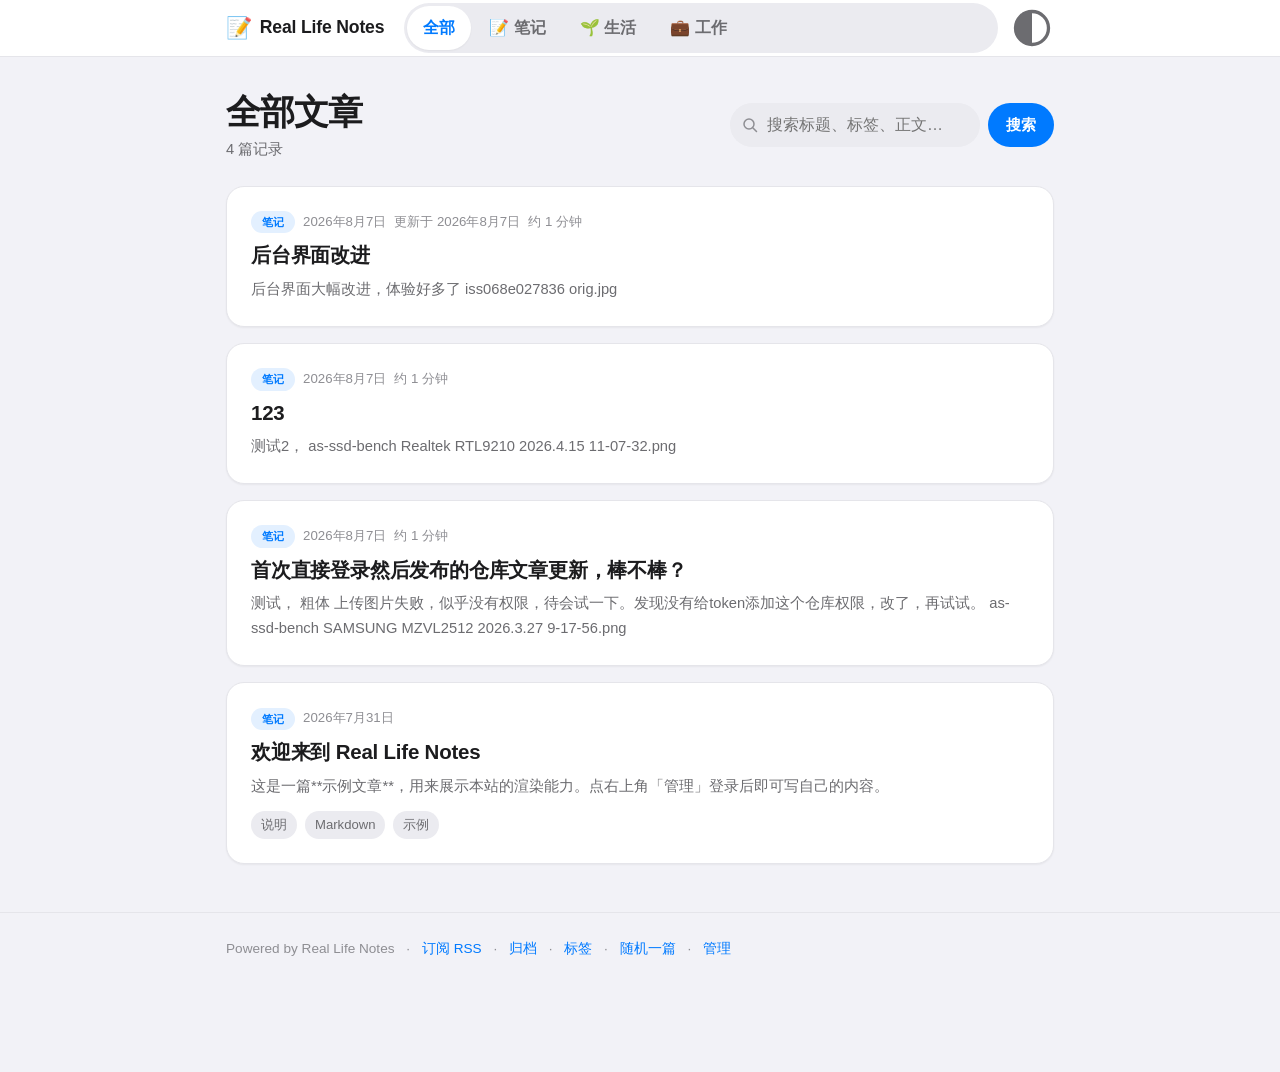
==== index.html @ 84a50b5b "前台增强：面包屑+R10、评论@提及/排序/加载更多(R02/R21)、多平台分享(R16)" ====
<!doctype html>
<html lang="zh-CN">
<head>
  <meta charset="utf-8">
  <meta name="viewport" content="width=device-width, initial-scale=1, viewport-fit=cover">
  <meta name="color-scheme" content="light dark">
  <meta name="theme-color" content="#f2f2f7">
  <meta name="apple-mobile-web-app-capable" content="yes">
  <meta name="apple-mobile-web-app-status-bar-style" content="default">
  <meta name="apple-mobile-web-app-title" content="Real Life Notes">
  <meta name="robots" content="index, follow">
  <link rel="alternate" type="application/rss+xml" title="Real Life Notes" href="content/rss.xml">
  <meta name="description" content="Real Life Notes 个人笔记与记录">
  <meta name="referrer" content="no-referrer">
  <meta property="og:site_name" content="Real Life Notes">
  <meta property="og:type" content="website">
  <meta property="og:title" content="Real Life Notes">
  <meta property="og:description" content="Real Life Notes 个人笔记与记录">
  <meta property="og:url" content="">
  <meta property="og:image" content="">
  <meta name="twitter:card" content="summary">
  <meta name="twitter:title" content="">
  <meta name="twitter:description" content="">
  <meta name="twitter:image" content="">
  <meta http-equiv="Content-Security-Policy"
        content="default-src 'self'; script-src 'self'; style-src 'self' 'unsafe-inline'; img-src 'self' data: https:; connect-src 'self' https://api.github.com; font-src 'self'; base-uri 'self'; form-action 'self'">
  <title>Real Life Notes</title>
  <link rel="icon" href="data:image/svg+xml,<svg xmlns=%22http://www.w3.org/2000/svg%22 viewBox=%220 0 100 100%22><text y=%22.9em%22 font-size=%2290%22>📝</text></svg>">
  <link rel="preconnect" href="https://api.github.com" crossorigin>
  <link rel="stylesheet" href="assets/v1786274663/base.css">
  <link rel="stylesheet" href="assets/vendor/katex/katex.min.css">
  <link rel="stylesheet" href="assets/vendor/hljs/github.min.css" data-hljs="light" media="(prefers-color-scheme: light)">
  <link rel="stylesheet" href="assets/vendor/hljs/github-dark.min.css" data-hljs="dark" media="(prefers-color-scheme: dark)">
  <link rel="stylesheet" href="assets/v1786274663/site.css">
  <link rel="alternate" type="application/rss+xml" title="RSS" href="content/rss.xml">
  <script src="assets/v1786274663/theme.js"></script>
</head>
<body>
  <div id="readingProgress" class="reading-progress" aria-hidden="true"></div>
  <a class="skip-link" href="#view">跳到正文</a>
  <header class="site-header">
    <div class="container site-header-inner">
      <a class="brand" href="index.html" aria-label="首页">
        <span class="brand-icon">📝</span>
        <span id="siteTitle">Real Life Notes</span>
      </a>
      <nav class="cat-nav" id="catNav" aria-label="分类导航"></nav>
      <button id="themeToggle" class="theme-toggle" type="button" aria-label="切换主题">🌗</button>
    </div>
  </header>

  <main class="container" id="view" tabindex="-1"></main>

  <footer class="site-footer">
    <div class="container">
      <span id="footerText"></span>
      <span class="footer-sep">·</span>
      <a href="content/rss.xml" rel="alternate">订阅 RSS</a>
      <span class="footer-sep">·</span>
      <a href="index.html?view=archive">归档</a>
      <span class="footer-sep">·</span>
      <a href="index.html?view=tags">标签</a>
      <span class="footer-sep">·</span>
      <a href="#" id="randomPost">随机一篇</a>
      <span class="footer-sep">·</span>
      <a href="admin/" rel="nofollow">管理</a>
    </div>
  </footer>

  <noscript>本站点需要启用 JavaScript 才能浏览内容。</noscript>

  <button id="backTop" class="back-top" type="button" aria-label="回到顶部" hidden><span class="up-arrow">↑</span></button>

  <nav class="tab-bar" aria-label="底部导航">
    <a class="tab-bar-item" data-tab="home" href="index.html">
      <span class="tab-icon" aria-hidden="true"><svg viewBox="0 0 24 24" fill="none" stroke="currentColor" stroke-width="2" stroke-linecap="round" stroke-linejoin="round"><path d="M3 9l9-7 9 7v11a2 2 0 0 1-2 2H5a2 2 0 0 1-2-2z"/><path d="M9 22V12h6v10"/></svg></span><span>首页</span>
    </a>
    <a class="tab-bar-item" data-tab="archive" href="index.html?view=archive">
      <span class="tab-icon" aria-hidden="true"><svg viewBox="0 0 24 24" fill="none" stroke="currentColor" stroke-width="2" stroke-linecap="round" stroke-linejoin="round"><rect x="3" y="4" width="18" height="4"/><path d="M5 8v11a1 1 0 0 0 1 1h12a1 1 0 0 0 1-1V8"/><path d="M10 12h4"/></svg></span><span>归档</span>
    </a>
    <a class="tab-bar-item" data-tab="tags" href="index.html?view=tags">
      <span class="tab-icon" aria-hidden="true"><svg viewBox="0 0 24 24" fill="none" stroke="currentColor" stroke-width="2" stroke-linecap="round" stroke-linejoin="round"><path d="M20.6 13.4l-7.2 7.2a2 2 0 0 1-2.8 0l-7.2-7.2A2 2 0 0 1 3 12V5a2 2 0 0 1 2-2h7a2 2 0 0 1 1.4.6l7.2 7.2a2 2 0 0 1 0 2.6z"/><circle cx="8.5" cy="8.5" r="1.5"/></svg></span><span>标签</span>
    </a>
    <a class="tab-bar-item" data-tab="admin" href="admin/" rel="nofollow">
      <span class="tab-icon" aria-hidden="true"><svg viewBox="0 0 24 24" fill="none" stroke="currentColor" stroke-width="2" stroke-linecap="round" stroke-linejoin="round"><circle cx="12" cy="12" r="3"/><path d="M19.4 15a1.65 1.65 0 0 0 .33 1.82l.06.06a2 2 0 1 1-2.83 2.83l-.06-.06a1.65 1.65 0 0 0-1.82-.33 1.65 1.65 0 0 0-1 1.51V21a2 2 0 0 1-4 0v-.09A1.65 1.65 0 0 0 9 19.4a1.65 1.65 0 0 0-1.82.33l-.06.06a2 2 0 1 1-2.83 0 2 2 0 0 1 0-2.83l.06-.06a1.65 1.65 0 0 0 .33-1.82 1.65 1.65 0 0 0-1.51-1H3a2 2 0 0 1 0-4h.09A1.65 1.65 0 0 0 4.6 9a1.65 1.65 0 0 0-.33-1.82l-.06-.06a2 2 0 1 1 2.83-2.83l.06.06a1.65 1.65 0 0 0 1.82.33H9a1.65 1.65 0 0 0 1-1.51V3a2 2 0 0 1 4 0v.09a1.65 1.65 0 0 0 1 1.51 1.65 1.65 0 0 0 1.82-.33l.06-.06a2 2 0 1 1 2.83 0 2 2 0 0 1 0 2.83l-.06.06a1.65 1.65 0 0 0-.33 1.82V9a1.65 1.65 0 0 0 1.51 1H21a2 2 0 0 1 0 4h-.09a1.65 1.65 0 0 0-1.51 1z"/></svg></span><span>管理</span>
    </a>
  </nav>

  <script src="assets/vendor/marked.min.js"></script>
  <script src="assets/vendor/purify.min.js"></script>
  <script src="assets/vendor/katex/katex.min.js"></script>
  <script src="assets/vendor/hljs/highlight.min.js"></script>
  <script src="assets/v1786274663/md.js"></script>
  <script src="assets/v1786274663/site.js"></script>
</body>
</html>
---- assets/v1786274663/base.css ----
:root {
  --font-sans: -apple-system, BlinkMacSystemFont, "SF Pro Text", "Segoe UI",
    "PingFang SC", "Hiragino Sans GB", "Microsoft YaHei", "Noto Sans CJK SC", sans-serif;
  --font-mono: "SF Mono", "JetBrains Mono", Consolas, "Liberation Mono", monospace;

  /* iOS 安全区（刘海屏/全面屏），未支持的浏览器回退为 0 */
  --safe-top: env(safe-area-inset-top, 0px);
  --safe-right: env(safe-area-inset-right, 0px);
  --safe-bottom: env(safe-area-inset-bottom, 0px);
  --safe-left: env(safe-area-inset-left, 0px);

  /* iOS 分组样式：页面灰底 + 白色圆角卡片 */
  --bg: #f2f2f7;
  --bg-page: #f2f2f7;
  --bg-card: #ffffff;
  --bg-soft: #ebebf0;
  --bg-inset: #e0e0e6;
  --text: #1c1c1e;
  --text-soft: #6c6c70;
  --text-faint: #8e8e93;
  --border: #d1d1d6;
  --border-soft: #e5e5ea;

  /* iOS 系统蓝 */
  --accent: #007aff;
  --accent-text: #ffffff;
  --accent-soft: #e3f0ff;
  --danger: #ff3b30;
  --danger-soft: #ffebea;
  --warning: #b25000;
  --warning-soft: #fff4e6;
  --ok: #34c759;
  --ok-soft: #e8f9ee;

  --radius-s: 8px;
  --radius-m: 12px;
  --radius-l: 18px;
  --radius-xl: 24px;
  --shadow-1: 0 1px 2px rgba(0, 0, 0, 0.05);
  --shadow-2: 0 4px 18px rgba(0, 0, 0, 0.08);
  --shadow-3: 0 12px 36px rgba(0, 0, 0, 0.14);

  --maxw: 860px;
  /* 沉浸式顶/底栏底色：白天纯白、夜间纯黑，与浏览器上下控件（theme-color）一致 */
  --bar-bg: #ffffff;
  --space-1: 4px;
  --space-2: 8px;
  --space-3: 12px;
  --space-4: 16px;
  --space-5: 24px;
  --space-6: 32px;
  --space-7: 48px;
}

@media (prefers-color-scheme: dark) {
  :root:not([data-theme]) {
    --bg: #000000;
    --bg-page: #000000;
    --bar-bg: #000000;
    --bg-card: #1c1c1e;
    --bg-soft: #2c2c2e;
    --bg-inset: #38383a;
    --text: #f2f2f7;
    --text-soft: #98989f;
    --text-faint: #636366;
    --border: #38383a;
    --border-soft: #2c2c2e;

    --accent: #0a84ff;
    --accent-text: #ffffff;
    --accent-soft: #1e3a5c;
    --danger: #ff453a;
    --danger-soft: #4a1f1d;
    --warning: #ff9f0a;
    --warning-soft: #4a3412;
    --ok: #30d158;
    --ok-soft: #1a3322;

    --shadow-1: 0 1px 2px rgba(0, 0, 0, 0.4);
    --shadow-2: 0 4px 18px rgba(0, 0, 0, 0.5);
    --shadow-3: 0 12px 36px rgba(0, 0, 0, 0.6);
  }
}

:root[data-theme="dark"] {
  color-scheme: dark;

  --bg: #000000;
  --bg-page: #000000;
  --bar-bg: #000000;
  --bg-card: #1c1c1e;
  --bg-soft: #2c2c2e;
  --bg-inset: #38383a;
  --text: #f2f2f7;
  --text-soft: #98989f;
  --text-faint: #636366;
  --border: #38383a;
  --border-soft: #2c2c2e;

  --accent: #0a84ff;
  --accent-text: #ffffff;
  --accent-soft: #1e3a5c;
  --danger: #ff453a;
  --danger-soft: #4a1f1d;
  --warning: #ff9f0a;
  --warning-soft: #4a3412;
  --ok: #30d158;
  --ok-soft: #1a3322;

  --shadow-1: 0 1px 2px rgba(0, 0, 0, 0.4);
  --shadow-2: 0 4px 18px rgba(0, 0, 0, 0.5);
  --shadow-3: 0 12px 36px rgba(0, 0, 0, 0.6);
}

:root[data-theme="light"] { color-scheme: light; }

* { box-sizing: border-box; }

html, body {
  margin: 0;
  padding: 0;
}

/* iOS 风格：点按无高亮色块，文字可选 */
html {
  background: var(--bg-page);
  -webkit-tap-highlight-color: transparent;
  -webkit-text-size-adjust: 100%;
}

body {
  font-family: var(--font-sans);
  font-size: 16px;
  line-height: 1.7;
  color: var(--text);
  background: var(--bg-page);
  -webkit-font-smoothing: antialiased;
  text-rendering: optimizeLegibility;
}

/* 小屏适配（系统性做法，而非掩盖溢出的补丁）：
   - html/body 只允许 100% 宽（不放大、不横向占满），绝不靠 overflow-x 隐藏来遮丑；
   - word-break: break-word 是继承属性，作用于全部后代文本，长 URL/长单词自然断行；
   - 媒体一律 max-width:100%，任何固定尺寸的图片/视频都不会撑破容器。
   配合栅格 minmax(0,1fr) 与 flex 子项 min-width:0，任何视口宽度都不会产生横向滚动。 */
html { width: 100%; }
body { width: 100%; max-width: 100%; word-break: break-word; }
img, video, iframe, canvas, svg { max-width: 100%; height: auto; }

h1, h2, h3, h4, h5, h6 {
  line-height: 1.3;
  margin: 0 0 0.5em;
  font-weight: 700;
}

p { margin: 0 0 1em; }

a {
  color: var(--accent);
  text-decoration: none;
}
a:hover { text-decoration: underline; }

code, pre, kbd {
  font-family: var(--font-mono);
  font-size: 0.9em;
}

code {
  background: var(--bg-inset);
  border-radius: var(--radius-s);
  padding: 0.15em 0.4em;
}

pre {
  background: var(--bg-inset);
  border: 1px solid var(--border-soft);
  border-radius: var(--radius-m);
  padding: var(--space-4);
  overflow-x: auto;
  line-height: 1.55;
}
pre code { background: none; padding: 0; }

/* 代码块必须保持整行不换行：body 的 word-break:break-word 继承进来会把 pre 的最小内容
   宽度压到容器宽，导致长代码行被裁剪且无法横向滚动（实测 WebKit scrollable=false）。
   显式复位让长行按原样溢出，交给 pre 的 overflow-x:auto 滚动查看。 */
pre, pre code {
  white-space: pre;
  word-break: normal;
  overflow-wrap: normal;
}

blockquote {
  margin: 0 0 1em;
  padding: 0.2em 1em;
  border-left: 3px solid var(--border);
  color: var(--text-soft);
}

img { max-width: 100%; height: auto; }

table {
  border-collapse: collapse;
  width: 100%;
  margin: 0 0 1em;
}
th, td {
  border: 1px solid var(--border);
  padding: var(--space-2) var(--space-3);
  text-align: left;
}
th { background: var(--bg-soft); }

hr {
  border: none;
  border-top: 1px solid var(--border);
  margin: var(--space-6) 0;
}

input[type="text"], input[type="search"], input[type="password"],
input[type="url"], input[type="date"], input[type="datetime-local"], textarea, select {
  font: inherit;
  color: var(--text);
  background: var(--bg-card);
  border: 1px solid var(--border);
  border-radius: var(--radius-m);
  padding: 10px 12px;
  width: 100%;
  outline: none;
  transition: border-color 0.15s, box-shadow 0.15s;
}
input:focus, textarea:focus, select:focus {
  border-color: var(--accent);
  box-shadow: 0 0 0 3px var(--accent-soft);
}

/* iOS Safari 表单聚焦防自动放大：可编辑控件计算字号 <16px 时，点击聚焦会自动把整页
   放大（iOS 10+ 无视 user-scalable / maximum-scale，唯一可靠做法是字号 ≥16px）。
   统一把 input/textarea/select 提到 ≥16px：max(16px,1em) 保留大于 16px 的设计，
   !important 确保不被局部规则（如 .ios-cell input{font-size:.95em}）压回。
   注意：不包含 button（按钮不触发该放大，且需保持原设计字号）。 */
input, select, textarea {
  font-size: 16px !important;
  font-size: max(16px, 1em) !important;
}

label { font-size: 0.85em; color: var(--text-soft); }

button, .btn {
  font: inherit;
  font-weight: 600;
  color: var(--text);
  background: var(--bg-soft);
  border: 1px solid var(--border);
  border-radius: var(--radius-m);
  padding: 10px 18px;
  min-height: 40px;
  cursor: pointer;
  transition: background 0.15s, border-color 0.15s, filter 0.15s;
}
button:hover, .btn:hover {
  background: var(--bg-inset);
  border-color: var(--text-faint);
  text-decoration: none;
}
button:disabled, .btn:disabled {
  opacity: 0.55;
  cursor: not-allowed;
}

/* 主题切换：圆形图标按钮（站点与后台共用一份样式，避免后台因未加载 site.css 而走
   普通按钮的圆角矩形外观） */
.theme-toggle {
  border: none;
  background: transparent;
  color: var(--text-soft);
  border-radius: 999px;
  min-width: 44px;
  min-height: 44px;
  padding: 0;
  font-size: 1.15em;
  line-height: 1;
  display: inline-flex;
  align-items: center;
  justify-content: center;
}
.theme-toggle:hover { background: var(--bg-soft); color: var(--text); }

.btn-primary {
  color: var(--accent-text);
  background: var(--accent);
  border-color: var(--accent);
}
.btn-primary:hover {
  background: var(--accent);
  border-color: var(--accent);
  filter: brightness(1.06);
}

.btn-danger {
  color: var(--danger);
  background: transparent;
  border-color: var(--danger);
}
.btn-danger:hover { background: var(--danger-soft); }

.btn-ghost {
  background: transparent;
  border-color: transparent;
  color: var(--accent);
}
.btn-ghost:hover { background: var(--bg-soft); color: var(--accent); }

.container {
  width: 100%;
  max-width: var(--maxw);
  margin: 0 auto;
  padding: 0 var(--space-4);
}

.visually-hidden {
  position: absolute !important;
  width: 1px !important;
  height: 1px !important;
  padding: 0 !important;
  margin: -1px !important;
  overflow: hidden !important;
  clip: rect(0 0 0 0) !important;
  clip-path: inset(50%) !important;
  white-space: nowrap !important;
  border: 0 !important;
}

.skeleton {
  background: linear-gradient(90deg, var(--bg-inset) 25%, var(--bg-soft) 50%, var(--bg-inset) 75%);
  background-size: 200% 100%;
  animation: shimmer 1.2s infinite;
  border-radius: var(--radius-m);
}
@keyframes shimmer {
  0% { background-position: 200% 0; }
  100% { background-position: -200% 0; }
}

@media (max-width: 640px) {
  body { font-size: 15px; }
  .container { padding: 0 var(--space-4); }
}
---- assets/vendor/hljs/github.min.css ----
pre code.hljs{display:block;overflow-x:auto;padding:1em}code.hljs{padding:3px 5px}/*!
  Theme: GitHub
  Description: Light theme as seen on github.com
  Author: github.com
  Maintainer: @Hirse
  Updated: 2021-05-15

  Outdated base version: https://github.com/primer/github-syntax-light
  Current colors taken from GitHub's CSS
*/.hljs{color:#24292e;background:#fff}.hljs-doctag,.hljs-keyword,.hljs-meta .hljs-keyword,.hljs-template-tag,.hljs-template-variable,.hljs-type,.hljs-variable.language_{color:#d73a49}.hljs-title,.hljs-title.class_,.hljs-title.class_.inherited__,.hljs-title.function_{color:#6f42c1}.hljs-attr,.hljs-attribute,.hljs-literal,.hljs-meta,.hljs-number,.hljs-operator,.hljs-selector-attr,.hljs-selector-class,.hljs-selector-id,.hljs-variable{color:#005cc5}.hljs-meta .hljs-string,.hljs-regexp,.hljs-string{color:#032f62}.hljs-built_in,.hljs-symbol{color:#e36209}.hljs-code,.hljs-comment,.hljs-formula{color:#6a737d}.hljs-name,.hljs-quote,.hljs-selector-pseudo,.hljs-selector-tag{color:#22863a}.hljs-subst{color:#24292e}.hljs-section{color:#005cc5;font-weight:700}.hljs-bullet{color:#735c0f}.hljs-emphasis{color:#24292e;font-style:italic}.hljs-strong{color:#24292e;font-weight:700}.hljs-addition{color:#22863a;background-color:#f0fff4}.hljs-deletion{color:#b31d28;background-color:#ffeef0}
---- assets/vendor/hljs/github-dark.min.css ----
pre code.hljs{display:block;overflow-x:auto;padding:1em}code.hljs{padding:3px 5px}/*!
  Theme: GitHub Dark
  Description: Dark theme as seen on github.com
  Author: github.com
  Maintainer: @Hirse
  Updated: 2021-05-15

  Outdated base version: https://github.com/primer/github-syntax-dark
  Current colors taken from GitHub's CSS
*/.hljs{color:#c9d1d9;background:#0d1117}.hljs-doctag,.hljs-keyword,.hljs-meta .hljs-keyword,.hljs-template-tag,.hljs-template-variable,.hljs-type,.hljs-variable.language_{color:#ff7b72}.hljs-title,.hljs-title.class_,.hljs-title.class_.inherited__,.hljs-title.function_{color:#d2a8ff}.hljs-attr,.hljs-attribute,.hljs-literal,.hljs-meta,.hljs-number,.hljs-operator,.hljs-selector-attr,.hljs-selector-class,.hljs-selector-id,.hljs-variable{color:#79c0ff}.hljs-meta .hljs-string,.hljs-regexp,.hljs-string{color:#a5d6ff}.hljs-built_in,.hljs-symbol{color:#ffa657}.hljs-code,.hljs-comment,.hljs-formula{color:#8b949e}.hljs-name,.hljs-quote,.hljs-selector-pseudo,.hljs-selector-tag{color:#7ee787}.hljs-subst{color:#c9d1d9}.hljs-section{color:#1f6feb;font-weight:700}.hljs-bullet{color:#f2cc60}.hljs-emphasis{color:#c9d1d9;font-style:italic}.hljs-strong{color:#c9d1d9;font-weight:700}.hljs-addition{color:#aff5b4;background-color:#033a16}.hljs-deletion{color:#ffdcd7;background-color:#67060c}
---- assets/v1786274663/site.css ----
/* ================= iOS 风格（移动端优先） ================= */

/* 底部 tab bar 高度 + 安全区：内容不被遮挡（无 tab bar 的 404 页多出的留白无害） */
body { padding-bottom: calc(64px + var(--safe-bottom)); }

.skip-link {
  position: absolute;
  left: -999px;
  top: 0;
  background: var(--accent);
  color: var(--accent-text);
  padding: var(--space-2) var(--space-4);
  border-radius: 0 0 var(--radius-m) 0;
  z-index: 100;
}
.skip-link:focus { left: 0; color: var(--accent-text); text-decoration: none; }

.reading-progress {
  position: fixed;
  top: 0;
  left: 0;
  height: 3px;
  width: 0;
  background: var(--accent);
  z-index: 60;
  transition: width 0.08s linear;
}
.reading-progress[hidden] { display: none; }

/* ---- 导航栏（沉浸式：底色调与浏览器上下控件一致，白天白/夜间黑） ---- */
.site-header {
  position: sticky;
  top: 0;
  z-index: 40;
  background: var(--bar-bg);
  border-bottom: 1px solid var(--border-soft);
}
.site-header-inner {
  display: flex;
  align-items: center;
  gap: var(--space-3);
  min-height: 52px;
  padding-top: var(--safe-top);
  flex-wrap: wrap;
}
.brand {
  display: inline-flex;
  align-items: center;
  gap: var(--space-2);
  font-weight: 800;
  font-size: 1.1em;
  letter-spacing: -0.01em;
  color: var(--text);
  white-space: nowrap;
  min-height: 44px;
}
.brand:hover { text-decoration: none; }
.brand-icon { font-size: 1.2em; }

.theme-toggle { margin-left: auto; }

/* 分类导航：iOS 分段控件风格，移动端独占一行横向滚动 */
.cat-nav {
  display: flex;
  gap: 2px;
  overflow-x: auto;
  scrollbar-width: none;
  -webkit-overflow-scrolling: touch;
  order: 5;
  flex-basis: 100%;
  background: var(--bg-soft);
  border-radius: 999px;
  padding: 3px;
  margin-bottom: 8px;
}
.cat-nav::-webkit-scrollbar { display: none; }
.cat-nav a {
  display: inline-flex;
  align-items: center;
  justify-content: center;
  flex: 0 0 auto;
  border: none;
  background: transparent;
  color: var(--text-soft);
  border-radius: 999px;
  padding: 7px 16px;
  min-height: 36px;
  white-space: nowrap;
  font-weight: 600;
  text-decoration: none;
  transition: background 0.15s, color 0.15s, box-shadow 0.15s;
}
.cat-nav a:hover { background: transparent; color: var(--text); }
.cat-nav a.active {
  background: var(--bg-card);
  color: var(--accent);
  box-shadow: var(--shadow-1);
}

/* ---- 返回顶部 / 底部操作 ---- */
.back-top {
  position: fixed;
  right: 18px;
  bottom: calc(84px + var(--safe-bottom));
  width: 44px;
  height: 44px;
  min-height: 0;
  border-radius: 50%;
  border: 1px solid var(--border);
  background: color-mix(in srgb, var(--bg-card) 88%, transparent);
  backdrop-filter: blur(10px);
  -webkit-backdrop-filter: blur(10px);
  color: var(--text-soft);
  font-size: 1.15em;
  line-height: 1;
  box-shadow: var(--shadow-2);
  z-index: 40;
  cursor: pointer;
  display: inline-flex;
  align-items: center;
  justify-content: center;
  padding: 0;
}
.back-top .up-arrow { transform: translateY(1px); }
.back-top:hover { background: var(--bg-soft); color: var(--text); }
.back-top[hidden] { display: none; }

/* ---- 底部导航（移动端 tab bar，沉浸式：底色与浏览器底栏一致） ---- */
.tab-bar {
  position: fixed;
  left: 0;
  right: 0;
  bottom: 0;
  z-index: 45;
  display: flex;
  background: var(--bar-bg);
  border-top: 1px solid var(--border-soft);
  padding-bottom: var(--safe-bottom);
}
.tab-bar-item {
  flex: 1;
  display: flex;
  flex-direction: column;
  align-items: center;
  justify-content: center;
  gap: 2px;
  min-height: 50px;
  color: var(--text-faint);
  font-size: 0.72em;
  font-weight: 600;
  text-decoration: none;
  -webkit-tap-highlight-color: transparent;
}
.tab-bar-item .tab-icon { font-size: 1.35em; line-height: 1; display: inline-flex; align-items: center; justify-content: center; }
.tab-bar-item .tab-icon svg { width: 1.3em; height: 1.3em; display: block; }
.tab-bar-item:hover { color: var(--text-faint); text-decoration: none; }
.tab-bar-item.is-active { color: var(--accent); }
.tab-bar-item.is-active .tab-icon { font-size: 1.45em; }

/* 站点页脚：桌面保留完整链接，移动端仅保留一行配置文字 */
.site-footer {
  border-top: 1px solid var(--border-soft);
  margin-top: var(--space-6);
  padding: var(--space-5) 0 calc(var(--space-6) + var(--safe-bottom));
  color: var(--text-faint);
  font-size: 0.85em;
}
.footer-sep { margin: 0 var(--space-2); }

/* 移动端：底部 tab bar 已承担导航，页脚仅保留一行配置文字 */
@media (max-width: 640px) {
  .site-footer a, .site-footer .footer-sep { display: none; }
}

/* ================= 列表视图（iOS 大标题 + 分组卡片） ================= */
.list-head {
  display: flex;
  flex-direction: column;
  align-items: stretch;
  gap: var(--space-3);
  margin: var(--space-4) 0 var(--space-4);
}
.list-title {
  font-size: 2em;
  font-weight: 800;
  letter-spacing: -0.025em;
  margin: 0;
}
.list-subtitle { color: var(--text-soft); font-size: 0.92em; margin: 2px 0 0; }

.search-form { display: flex; align-items: center; gap: var(--space-2); width: 100%; }
.search-box { position: relative; flex: 1 1 auto; min-width: 0; }
.search-box svg {
  position: absolute;
  left: 12px;
  top: 50%;
  transform: translateY(-50%);
  color: var(--text-faint);
  pointer-events: none;
}
.search-box input {
  height: 44px;
  padding-left: 36px;
  border-radius: 999px;
  background: var(--bg-soft);
  border-color: transparent;
}
.search-box input:focus { background: var(--bg-card); }
.search-submit {
  flex: 0 0 auto;
  min-height: 44px;
  padding: 0 18px;
  border: none;
  border-radius: 999px;
  background: var(--accent);
  color: var(--accent-text);
  font-size: 0.95em;
  cursor: pointer;
  transition: filter 0.15s;
}
.search-submit:hover { filter: brightness(1.06); }
.search-submit:active { filter: brightness(0.95); }

.post-card {
  display: block;
  background: var(--bg-card);
  border-radius: var(--radius-l);
  padding: var(--space-4);
  margin-bottom: var(--space-3);
  color: var(--text);
  box-shadow: var(--shadow-1);
  border: 1px solid var(--border-soft);
  transition: box-shadow 0.15s, transform 0.1s;
}
.post-card:hover {
  text-decoration: none;
  box-shadow: var(--shadow-2);
  transform: translateY(-1px);
}
.post-card-meta {
  display: flex;
  align-items: center;
  gap: var(--space-2);
  font-size: 0.83em;
  color: var(--text-faint);
  margin-bottom: var(--space-2);
  flex-wrap: wrap;
}
.post-card-title {
  font-size: 1.22em;
  font-weight: 700;
  margin: 0 0 var(--space-2);
  line-height: 1.35;
  letter-spacing: -0.01em;
}
.pin-badge {
  display: inline-block;
  font-size: 0.66em;
  font-weight: 700;
  margin-right: var(--space-2);
  padding: 1px 7px;
  border-radius: 999px;
  background: var(--accent-soft);
  color: var(--accent);
  vertical-align: middle;
}
.post-card-title-text { vertical-align: middle; }
.archive-list .pin-badge { margin-right: 0; margin-left: var(--space-1); }
.post-card-excerpt {
  color: var(--text-soft);
  font-size: 0.92em;
  margin: 0;
  display: -webkit-box;
  -webkit-line-clamp: 2;
  -webkit-box-orient: vertical;
  overflow: hidden;
}
.post-card-tags { margin-top: var(--space-3); display: flex; gap: var(--space-2); flex-wrap: wrap; }

mark.hl, .hl {
  background: var(--warning-soft);
  color: var(--warning);
  border-radius: 3px;
  padding: 0 2px;
}

.archive-month { margin-top: var(--space-5); }
.stats-grid {
  display: grid;
  grid-template-columns: repeat(auto-fit, minmax(90px, 1fr));
  gap: var(--space-3);
  margin: var(--space-4) 0 var(--space-3);
}
.stat {
  display: flex;
  flex-direction: column;
  align-items: center;
  gap: 2px;
  padding: var(--space-3);
  background: var(--bg-card);
  border-radius: var(--radius-m);
  box-shadow: var(--shadow-1);
  border: 1px solid var(--border-soft);
}
.stat-value { font-size: 1.35em; font-weight: 800; color: var(--accent); }
.stat-label { font-size: 0.82em; color: var(--text-soft); }
.archive-month-title {
  font-size: 1.05em;
  margin: 0 0 var(--space-2);
  padding-bottom: var(--space-2);
  border-bottom: 1px solid var(--border-soft);
}
.archive-list { list-style: none; margin: 0; padding: 0; }
.archive-list li {
  display: flex;
  align-items: baseline;
  gap: var(--space-3);
  padding: 8px 0;
  border-bottom: 1px solid var(--border-soft);
}
.archive-list time {
  color: var(--text-faint);
  font-size: 0.85em;
  font-family: var(--font-mono);
  min-width: 6.5em;
}
.archive-list a { text-decoration: none; }
.archive-list a:hover { color: var(--accent); text-decoration: none; }
.archive-excerpt {
  color: var(--text-faint);
  font-size: 0.9em;
  overflow: hidden;
  text-overflow: ellipsis;
  white-space: nowrap;
  max-width: 40em;
}

.cat-badge {
  background: var(--accent-soft);
  color: var(--accent);
  border-radius: 999px;
  padding: 2px 11px;
  font-size: 0.82em;
  font-weight: 700;
  text-decoration: none;
}
.cat-badge:hover { text-decoration: none; }
.search-clear { font-size: 0.85em; color: var(--text-faint); text-decoration: none; margin-left: 2px; }
.search-clear:hover { color: var(--danger); text-decoration: none; }

.cat-archive-link { font-size: 0.85em; color: var(--accent); text-decoration: none; white-space: nowrap; align-self: center; }
.cat-archive-link:hover { text-decoration: underline; }
.tag {
  background: var(--bg-soft);
  color: var(--text-soft);
  border-radius: 999px;
  padding: 2px 10px;
  font-size: 0.82em;
}
a.tag { text-decoration: none; cursor: pointer; min-height: 28px; display: inline-flex; align-items: center; }
a.tag:hover { background: var(--accent-soft); color: var(--accent); }

.tags-cloud { display: flex; flex-wrap: wrap; gap: var(--space-2); padding: var(--space-3) 0; }
.tags-cloud a.tag { padding: 8px 14px; font-size: 0.9em; border: 1px solid var(--border-soft); min-height: 40px; }

.empty-state {
  text-align: center;
  padding: var(--space-7) var(--space-5);
  color: var(--text-faint);
  border: 1px dashed var(--border);
  border-radius: var(--radius-l);
  background: var(--bg-card);
}
.empty-state .big { font-size: 2.2em; margin-bottom: var(--space-2); }

.pager {
  display: flex;
  flex-wrap: wrap;
  justify-content: center;
  align-items: center;
  gap: var(--space-2);
  margin-top: var(--space-5);
}
.pager a {
  min-width: 44px;
  height: 44px;
  display: inline-flex;
  align-items: center;
  justify-content: center;
  padding: 0 14px;
  border-radius: 999px;
  border: 1px solid var(--border);
  background: var(--bg-card);
  color: var(--text-soft);
  text-decoration: none;
  font-weight: 600;
}
.pager a:hover { background: var(--bg-soft); color: var(--text); }
.pager a.is-active { background: var(--accent); color: var(--accent-text); border-color: var(--accent); }

/* ================= 评论区 ================= */
.post-comments {
  margin-top: var(--space-6);
  padding-top: var(--space-4);
  border-top: 1px solid var(--border);
}
.comments-title { font-size: 1.15em; margin: 0 0 var(--space-3); }
.comments-status { color: var(--text-faint); padding: var(--space-3) 0; }
.comments-empty { color: var(--text-faint); padding: var(--space-3) 0; }
.comments-new {
  display: inline-block;
  margin-bottom: var(--space-4);
  font-size: 0.9em;
}
.comment { margin-bottom: var(--space-4); }
.comment-head {
  display: flex;
  align-items: center;
  gap: var(--space-2);
  margin-bottom: var(--space-2);
}
.comment-avatar {
  width: 32px;
  height: 32px;
  border-radius: 50%;
  background: var(--bg-inset);
}
.comment-author { font-weight: 600; font-size: 0.95em; }
.comment-date { color: var(--text-faint); font-size: 0.85em; }
.comment-body {
  padding: var(--space-3);
  border-radius: var(--radius-m);
  background: var(--bg-card);
  border: 1px solid var(--border-soft);
  font-size: 0.95em;
  line-height: 1.7;
}
.comment-body p { margin: 0 0 0.5em; }
.comment-body p:last-child { margin-bottom: 0; }
.comment-body .mention {
  color: var(--accent);
  font-weight: 600;
  text-decoration: none;
}
.comment-body .mention:hover { text-decoration: underline; }
.comment-issue-body { margin-bottom: var(--space-4); }
.comments-controls { margin: var(--space-3) 0; }
.comments-sort { display: inline-flex; gap: 4px; background: var(--bg-inset); padding: 3px; border-radius: 999px; }
.sort-btn {
  border: none; background: transparent; color: var(--text-faint);
  font-size: 0.85em; padding: 5px 14px; border-radius: 999px; cursor: pointer; font-family: inherit;
}
.sort-btn.active { background: var(--bg-card); color: var(--text); font-weight: 600; box-shadow: 0 1px 2px rgba(0,0,0,0.08); }
.comments-more {
  display: block; margin: var(--space-4) auto 0; padding: 9px 22px; border-radius: 999px;
  border: 1px solid var(--border); background: var(--bg-card); color: var(--text); font-size: 0.9em; cursor: pointer;
}
.comments-more:disabled { opacity: 0.6; cursor: default; }

/* ================= 详情视图（白卡阅读区） ================= */
.breadcrumb {
  font-size: 0.85em;
  color: var(--text-faint);
  padding: var(--space-3) 0 var(--space-1);
  display: flex;
  flex-wrap: wrap;
  align-items: center;
  gap: 6px;
}
.breadcrumb a { color: var(--text-faint); text-decoration: none; }
.breadcrumb a:hover { color: var(--accent); text-decoration: underline; }
.breadcrumb .crumb-sep { color: var(--border); }
.breadcrumb .crumb-current { color: var(--text); font-weight: 500; }
.detail-head { padding: var(--space-4) 0 var(--space-3); }
.detail-title {
  font-size: 1.85em;
  font-weight: 800;
  letter-spacing: -0.02em;
  line-height: 1.25;
  margin: 0 0 var(--space-3);
}
.detail-meta {
  display: flex;
  align-items: center;
  gap: var(--space-2);
  color: var(--text-faint);
  font-size: 0.88em;
  flex-wrap: wrap;
}
.detail-meta .cat-badge { margin-right: var(--space-1); }

.detail-body {
  border-radius: var(--radius-l);
  background: var(--bg-card);
  border: 1px solid var(--border-soft);
  box-shadow: var(--shadow-1);
  padding: var(--space-4);
  font-size: 1.02em;
}
.read-ctl-btn {
  display: inline-flex;
  align-items: center;
  justify-content: center;
  border: 1px solid var(--border-soft);
  background: var(--bg-card);
  color: var(--text);
  border-radius: 999px;
  min-width: 40px;
  min-height: 30px;
  padding: 0 12px;
  font-weight: 700;
  font-size: 0.9em;
  line-height: 1;
  margin-left: auto;
  cursor: pointer;
}
.read-ctl-btn:hover { background: var(--bg-soft); color: var(--text); }
.read-ctl-icon { letter-spacing: 0.02em; }
.read-slider-row {
  display: flex;
  align-items: center;
  gap: var(--space-2);
  margin: 0 0 var(--space-3);
  padding: 3px var(--space-3);
  background: var(--bg-card);
  border: 1px solid var(--border-soft);
  border-radius: var(--radius-m);
}
.read-slider-row[hidden] { display: none; }
.read-reset {
  flex: 0 0 auto;
  width: 28px;
  height: 28px;
  min-height: 0;
  padding: 0;
  display: inline-flex;
  align-items: center;
  justify-content: center;
  border: none;
  border-radius: 50%;
  background: var(--bg-soft);
  color: var(--text);
  font-size: 0.95em;
  cursor: pointer;
}
.read-reset:hover { background: var(--bg-inset); color: var(--accent); }
.read-slider {
  flex: 1;
  min-width: 0;
  height: 28px;
  accent-color: var(--accent);
  cursor: pointer;
}
.read-slider:focus { outline: none; box-shadow: none; }
.read-slider:focus-visible { outline: 2px solid var(--accent); outline-offset: 2px; }
.read-label {
  flex: 0 0 auto;
  min-width: 3.4em;
  text-align: right;
  font-size: 0.82em;
  font-variant-numeric: tabular-nums;
  color: var(--text-faint);
}
.detail-body > :first-child { margin-top: 0; }
.detail-body a { text-decoration: underline; text-underline-offset: 2px; }
.detail-body a:hover { text-decoration-thickness: 2px; }
.detail-body h2[id], .detail-body h3[id] { scroll-margin-top: calc(64px + var(--safe-top)); }

.detail-body .toc {
  border: 1px solid var(--border-soft);
  background: var(--bg-soft);
  border-radius: var(--radius-m);
  padding: var(--space-3) var(--space-4);
  margin-bottom: var(--space-4);
  font-size: 0.95em;
}
.toc summary { cursor: pointer; font-weight: 700; color: var(--text); min-height: 32px; }
.toc ol { margin: var(--space-2) 0 0; padding-left: var(--space-5); color: var(--text-soft); list-style: decimal; }
.toc a { color: var(--text-soft); text-decoration: none; }
.toc a:hover { color: var(--accent); text-decoration: none; }
.toc a.active { color: var(--accent); font-weight: 600; }
.toc li { margin: 3px 0; }
.toc-h3 { margin-left: var(--space-4); }

.related-posts {
  margin-top: var(--space-5);
  background: var(--bg-card);
  border: 1px solid var(--border-soft);
  border-radius: var(--radius-l);
  box-shadow: var(--shadow-1);
  padding: var(--space-4);
}
.related-title { margin: 0 0 var(--space-2); font-size: 1em; }
.related-posts ul { margin: 0; padding-left: var(--space-5); }
.related-posts li { margin: 4px 0; }
.related-posts a { text-decoration: none; }
.related-posts a:hover { color: var(--accent); text-decoration: none; }

.backlinks {
  margin-top: var(--space-5);
  background: var(--bg-card);
  border: 1px solid var(--border-soft);
  border-radius: var(--radius-l);
  box-shadow: var(--shadow-1);
  padding: var(--space-4);
}
.backlinks-title { margin: 0 0 var(--space-2); font-size: 1em; }
.backlinks-list { margin: 0; padding-left: var(--space-5); }
.backlinks-list li { margin: 4px 0; }
.backlinks-list a { text-decoration: none; }
.backlinks-list a:hover { color: var(--accent); text-decoration: none; }

.wl { border-bottom: 1px dotted var(--accent); text-decoration: none !important; }
.wl:hover { color: var(--accent); border-bottom-style: solid; }
.wl-missing { color: var(--text-soft); border-bottom: 1px dotted var(--text-soft); cursor: help; }

.detail-nav {
  display: grid;
  grid-template-columns: 1fr;
  gap: var(--space-3);
  margin-top: var(--space-5);
}
.detail-nav a {
  background: var(--bg-card);
  border: 1px solid var(--border-soft);
  border-radius: var(--radius-l);
  box-shadow: var(--shadow-1);
  padding: var(--space-3) var(--space-4);
  color: var(--text);
  min-width: 0;
}
.detail-nav a:hover {
  text-decoration: none;
  box-shadow: var(--shadow-2);
}
.detail-nav .nav-dir {
  display: block;
  font-size: 0.82em;
  color: var(--text-faint);
  margin-bottom: 2px;
}
.detail-nav .nav-title {
  font-weight: 700;
  display: block;
  overflow: hidden;
  text-overflow: ellipsis;
  white-space: nowrap;
}
.detail-nav .nav-next { text-align: left; }
.detail-nav .is-empty { display: none; }

.detail-foot {
  border-top: 1px solid var(--border-soft);
  margin-top: var(--space-5);
  padding-top: var(--space-4);
  display: flex;
  justify-content: space-between;
  gap: var(--space-3);
  flex-wrap: wrap;
  align-items: center;
}
.detail-foot-actions { display: inline-flex; align-items: center; gap: var(--space-3); flex-wrap: wrap; }
.share-platforms { display: flex; flex-wrap: wrap; gap: var(--space-2); width: 100%; padding-bottom: var(--space-3); }
.share-platform {
  flex: 1 1 auto;
  text-align: center;
  min-width: 56px;
  padding: 7px 10px;
  border-radius: 10px;
  border: 1px solid var(--border-soft);
  background: var(--bg-card);
  color: var(--text);
  font-size: 0.85em;
  font-weight: 600;
  text-decoration: none;
}
.share-platform:hover { border-color: var(--accent); color: var(--accent); }
.share-platform:active { transform: translateY(1px); }
.link-copy {
  border: none;
  background: transparent;
  padding: 8px 0;
  min-height: 40px;
  color: var(--accent);
  font-size: 0.9em;
  cursor: pointer;
  font-family: inherit;
  font-weight: 600;
  border-radius: 0;
}
.link-copy:hover { text-decoration: underline; background: transparent; border-color: transparent; }

.toast {
  position: fixed;
  left: 50%;
  bottom: calc(88px + var(--safe-bottom));
  transform: translateX(-50%) translateY(8px);
  background: color-mix(in srgb, var(--text) 92%, transparent);
  color: var(--bg-card);
  padding: 12px 20px;
  border-radius: 999px;
  font-size: 0.9em;
  box-shadow: var(--shadow-3);
  opacity: 0;
  transition: opacity 0.2s, transform 0.2s;
  pointer-events: none;
  z-index: 70;
  max-width: 90vw;
}
.toast.show { opacity: 1; transform: translateX(-50%) translateY(0); }

.detail-body img {
  max-width: 100%;
  cursor: zoom-in;
}

.detail-body pre {
  position: relative;
  margin: var(--space-4) 0;
  padding: 0;
  border-radius: var(--radius-m);
}
.detail-body pre code {
  padding: 0.75em 1em;
}
.detail-body pre code { counter-reset: line; }
.detail-body pre code .cline { display: block; counter-increment: line; }
.detail-body pre code .cline::before {
  content: counter(line);
  display: inline-block;
  width: 2.4em;
  margin-right: 0.75em;
  text-align: right;
  color: var(--text-faint);
  user-select: none;
  -webkit-user-select: none;
}
.code-copy {
  position: absolute;
  top: 8px;
  right: 8px;
  border: 1px solid var(--border-soft);
  background: var(--bg-soft);
  color: var(--text-soft);
  border-radius: var(--radius-s);
  padding: 4px 9px;
  font-size: 0.85em;
  line-height: 1;
  cursor: pointer;
  opacity: 0;
  transition: opacity 0.15s;
}
@media (hover: hover) {
  .detail-body pre:hover .code-copy,
  .detail-body pre:focus-within .code-copy { opacity: 1; }
}
.detail-body pre.code-open .code-copy { opacity: 1; }
.code-copy:hover { background: var(--bg-inset); color: var(--text); }
.code-copy:focus { opacity: 1; }

.lightbox {
  position: fixed;
  inset: 0;
  z-index: 100;
  background: rgba(0, 0, 0, 0.82);
  display: flex;
  align-items: center;
  justify-content: center;
  cursor: zoom-out;
  padding: 24px;
}
.lightbox img {
  max-width: 100%;
  max-height: 100%;
  border-radius: var(--radius-m);
  box-shadow: var(--shadow-3);
  cursor: zoom-out;
}

.katex-display {
  margin: var(--space-4) 0;
  overflow-x: auto;
  overflow-y: hidden;
  padding: var(--space-1) 0;
}
.math-err { color: var(--danger); }

.notice {
  padding: var(--space-4);
  border-radius: var(--radius-m);
  margin: var(--space-5) 0;
  color: var(--text-soft);
  background: var(--bg-card);
}
.notice-error { background: var(--danger-soft); color: var(--danger); border: 1px solid color-mix(in srgb, var(--danger) 30%, transparent); }
.notice-info { background: var(--bg-card); border: 1px solid var(--border-soft); }

/* 阅读页（post.html）：手机上顶部标题/分类栏不吸顶，随滚动移出视口，把空间留给正文 */
@media (max-width: 640px) {
  .post-page .site-header { position: static; border-bottom: none; }
  /* 顶栏不吸顶后，正文锚点无需再为其预留偏移 */
  .detail-body h2[id], .detail-body h3[id] { scroll-margin-top: var(--space-4); }
}

/* ================= 桌面端（≥641px） ================= */
@media (min-width: 641px) {
  .site-header-inner { flex-wrap: nowrap; min-height: 56px; }
  .cat-nav { order: 0; flex-basis: auto; flex: 1; margin: 0 0 0 var(--space-2); }
  .cat-nav a { padding: 8px 16px; }

  .tab-bar { display: none; }

  .back-top { bottom: 26px; }
  .toast { bottom: 40px; }

  .list-head {
    flex-direction: row;
    align-items: center;
    justify-content: space-between;
    gap: var(--space-4);
    margin: var(--space-6) 0 var(--space-5);
  }
  .list-title { font-size: 2.2em; }
  .search-form { width: auto; }
  .search-box { flex: 0 1 260px; }

  .post-card { padding: var(--space-5); margin-bottom: var(--space-4); }
  .post-card-title { font-size: 1.28em; }

  .detail-head { padding: var(--space-6) 0 var(--space-4); }
  .detail-title { font-size: 2.2em; }
  .detail-body { padding: var(--space-6); border-radius: var(--radius-xl); }
  .detail-nav { grid-template-columns: 1fr 1fr; }
  .detail-nav .nav-next { text-align: right; }
  .detail-nav .is-empty { display: block; border: none; background: transparent; box-shadow: none; }

  .site-footer { margin-top: var(--space-7); padding: var(--space-5) 0 var(--space-7); }
}

/* ================= 打印 ================= */
@media print {
  .site-header, .site-footer, .tab-bar, .detail-nav, .detail-foot, .search-form, .lightbox,
  .reading-progress, .code-copy, .back-top, .theme-toggle, .detail-body .toc, .related-posts {
    display: none !important;
  }
  body { background: #fff !important; color: #000 !important; }
  .container { max-width: none !important; }
  a { text-decoration: none !important; }
  .detail-body { background: #fff !important; border: none !important; box-shadow: none !important; padding: 0 !important; }
  .post-card { box-shadow: none !important; }
}

/* ================= 焦点 / 动效 ================= */
a:focus-visible, button:focus-visible, input:focus-visible, select:focus-visible,
textarea:focus-visible, summary:focus-visible {
  outline: 2px solid var(--accent);
  outline-offset: 2px;
}

@media (prefers-reduced-motion: reduce) {
  *, *::before, *::after {
    animation-duration: 0.01ms !important;
    animation-iteration-count: 1 !important;
    transition-duration: 0.01ms !important;
    scroll-behavior: auto !important;
  }
}
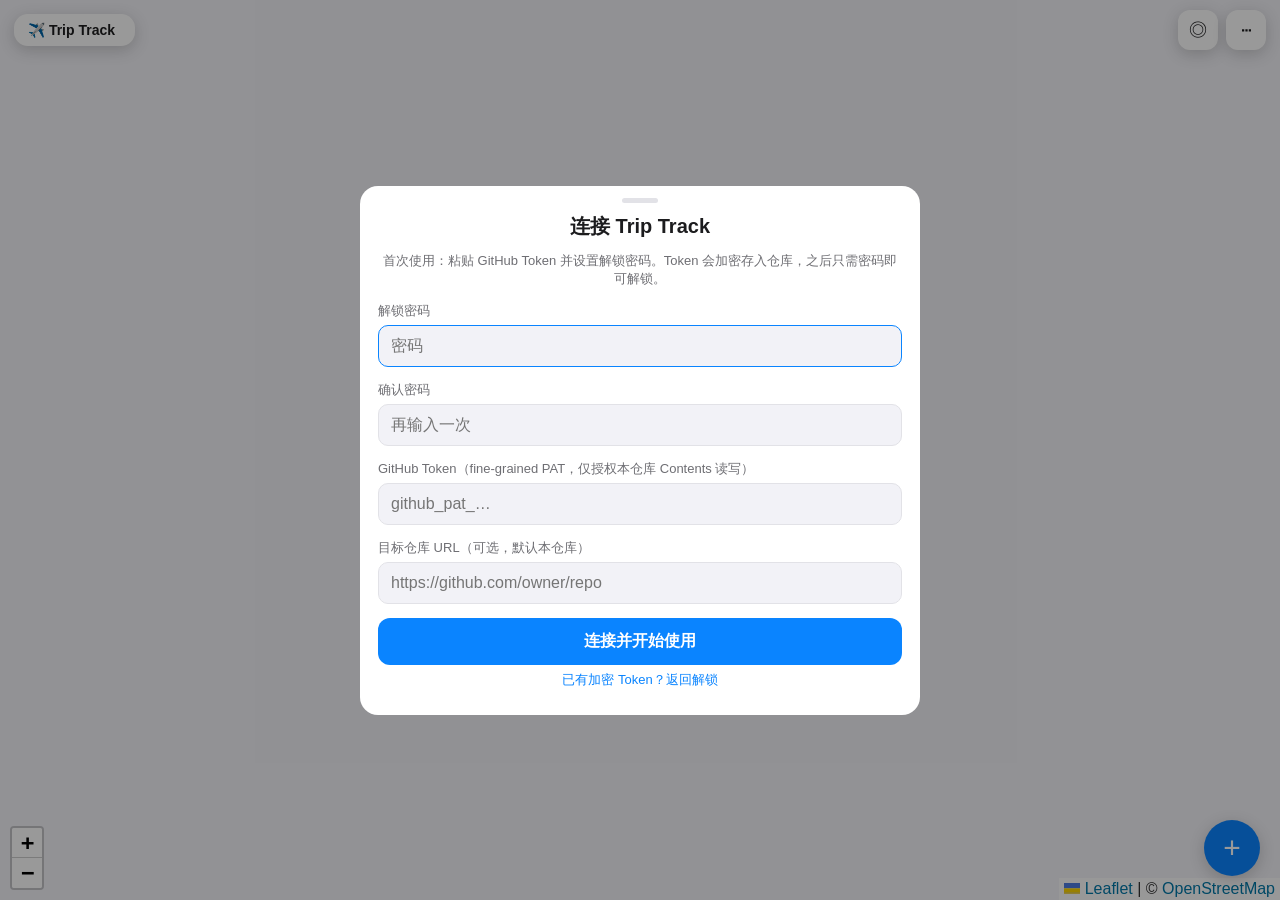
==== commit af0da2af: "trip-track：项目改造为飞行旅程记录 PWA - 新增 app：全屏 OpenStreetMap（Leaflet 本地托管）+ 右下角 FAB + 底部 sheet 表单 - 旅程字段：航班号" ====
--- a/index.html
+++ b/index.html
@@ -2,95 +2,144 @@
 <html lang="zh-CN">
 <head>
   <meta charset="utf-8">
-  <meta name="viewport" content="width=device-width, initial-scale=1, viewport-fit=cover">
+  <meta name="viewport" content="width=device-width, initial-scale=1, viewport-fit=cover, user-scalable=no">
   <meta name="color-scheme" content="light dark">
-  <meta name="theme-color" content="#f2f2f7">
+  <meta name="theme-color" content="#0a84ff">
   <meta name="apple-mobile-web-app-capable" content="yes">
-  <meta name="apple-mobile-web-app-status-bar-style" content="default">
-  <meta name="apple-mobile-web-app-title" content="Real Life Notes">
-  <meta name="robots" content="index, follow">
-  <link rel="alternate" type="application/rss+xml" title="Real Life Notes" href="content/rss.xml">
-  <meta name="description" content="Real Life Notes 个人笔记与记录">
+  <meta name="apple-mobile-web-app-status-bar-style" content="black-translucent">
+  <meta name="apple-mobile-web-app-title" content="Trip Track">
+  <meta name="robots" content="noindex">
   <meta name="referrer" content="no-referrer">
-  <meta property="og:site_name" content="Real Life Notes">
-  <meta property="og:type" content="website">
-  <meta property="og:title" content="Real Life Notes">
-  <meta property="og:description" content="Real Life Notes 个人笔记与记录">
-  <meta property="og:url" content="">
-  <meta property="og:image" content="">
-  <meta name="twitter:card" content="summary">
-  <meta name="twitter:title" content="">
-  <meta name="twitter:description" content="">
-  <meta name="twitter:image" content="">
   <meta http-equiv="Content-Security-Policy"
         content="default-src 'self'; script-src 'self'; style-src 'self' 'unsafe-inline'; img-src 'self' data: https:; connect-src 'self' https://api.github.com; font-src 'self'; base-uri 'self'; form-action 'self'">
-  <title>Real Life Notes</title>
-  <link rel="icon" href="data:image/svg+xml,<svg xmlns=%22http://www.w3.org/2000/svg%22 viewBox=%220 0 100 100%22><text y=%22.9em%22 font-size=%2290%22>📝</text></svg>">
+  <title>Trip Track · 旅程记录</title>
+  <link rel="manifest" href="./manifest.webmanifest">
+  <link rel="icon" href="data:image/svg+xml,<svg xmlns=%22http://www.w3.org/2000/svg%22 viewBox=%220 0 100 100%22><text y=%22.9em%22 font-size=%2290%22>✈️</text></svg>">
+  <link rel="apple-touch-icon" href="./icon-192.png">
   <link rel="preconnect" href="https://api.github.com" crossorigin>
-  <link rel="stylesheet" href="assets/v1786274663/base.css">
-  <link rel="stylesheet" href="assets/vendor/katex/katex.min.css">
-  <link rel="stylesheet" href="assets/vendor/hljs/github.min.css" data-hljs="light" media="(prefers-color-scheme: light)">
-  <link rel="stylesheet" href="assets/vendor/hljs/github-dark.min.css" data-hljs="dark" media="(prefers-color-scheme: dark)">
-  <link rel="stylesheet" href="assets/v1786274663/site.css">
-  <link rel="alternate" type="application/rss+xml" title="RSS" href="content/rss.xml">
-  <script src="assets/v1786274663/theme.js"></script>
+  <link rel="stylesheet" href="assets/vendor/leaflet/leaflet.css">
+  <link rel="stylesheet" href="assets/v1789478815/app.css">
 </head>
 <body>
-  <div id="readingProgress" class="reading-progress" aria-hidden="true"></div>
-  <a class="skip-link" href="#view">跳到正文</a>
-  <header class="site-header">
-    <div class="container site-header-inner">
-      <a class="brand" href="index.html" aria-label="首页">
-        <span class="brand-icon">📝</span>
-        <span id="siteTitle">Real Life Notes</span>
-      </a>
-      <nav class="cat-nav" id="catNav" aria-label="分类导航"></nav>
-      <button id="themeToggle" class="theme-toggle" type="button" aria-label="切换主题">🌗</button>
-    </div>
+  <div id="map"></div>
+
+  <header class="tt-topbar">
+    <div class="tt-brand">✈️ Trip Track <span class="count" id="tripCount"></span></div>
+    <div class="tt-spacer"></div>
+    <button id="locateBtn" class="tt-iconbtn" type="button" aria-label="定位当前位置" hidden>◎</button>
+    <button id="menuBtn" class="tt-iconbtn" type="button" aria-label="菜单">⋯</button>
   </header>
 
-  <main class="container" id="view" tabindex="-1"></main>
+  <button id="fabBtn" class="tt-fab" type="button" aria-label="新增旅程" hidden>+</button>
 
-  <footer class="site-footer">
-    <div class="container">
-      <span id="footerText"></span>
-      <span class="footer-sep">·</span>
-      <a href="content/rss.xml" rel="alternate">订阅 RSS</a>
-      <span class="footer-sep">·</span>
-      <a href="index.html?view=archive">归档</a>
-      <span class="footer-sep">·</span>
-      <a href="index.html?view=tags">标签</a>
-      <span class="footer-sep">·</span>
-      <a href="#" id="randomPost">随机一篇</a>
-      <span class="footer-sep">·</span>
-      <a href="admin/" rel="nofollow">管理</a>
-    </div>
-  </footer>
+  <!-- 解锁 / 首次设置 -->
+  <div id="authOverlay" class="tt-overlay tt-center">
+    <section class="tt-sheet">
+      <div class="tt-grabber"></div>
+      <h2 id="authTitle">解锁 Trip Track</h2>
+      <p class="sub" id="authSub">输入解锁密码，从仓库读取加密的旅程数据。</p>
+      <!-- GET 真实提交以触发浏览器「保存密码」；敏感输入不带 name，不会进入 URL -->
+      <form id="authForm" action="./" method="get" autocomplete="on">
+        <input type="text" id="ttUser" name="ttUser" autocomplete="username"
+               class="visually-hidden" aria-hidden="true" tabindex="-1">
+        <div class="tt-field">
+          <label for="authPass">解锁密码</label>
+          <input id="authPass" type="password" autocomplete="current-password"
+                 placeholder="密码" required>
+        </div>
+        <div id="setupFields" hidden>
+          <div class="tt-field">
+            <label for="authPass2">确认密码</label>
+            <input id="authPass2" type="password" autocomplete="new-password" placeholder="再输入一次">
+          </div>
+          <div class="tt-field">
+            <label for="authToken">GitHub Token（fine-grained PAT，仅授权本仓库 Contents 读写）</label>
+            <input id="authToken" type="password" autocomplete="off"
+                   placeholder="github_pat_…" spellcheck="false" autocapitalize="off">
+          </div>
+          <div class="tt-field">
+            <label for="authRepo">目标仓库 URL（可选，默认本仓库）</label>
+            <input id="authRepo" type="text" autocomplete="off"
+                   placeholder="https://github.com/owner/repo" spellcheck="false" autocapitalize="off">
+          </div>
+        </div>
+        <div class="tt-actions">
+          <button type="submit" class="tt-btn tt-btn-primary" id="authSubmit">解锁</button>
+        </div>
+        <button type="button" class="tt-mode-switch" id="modeSwitch">首次使用？设置 Token 和密码</button>
+      </form>
+    </section>
+  </div>
 
-  <noscript>本站点需要启用 JavaScript 才能浏览内容。</noscript>
+  <!-- 新增旅程表单 -->
+  <div id="formOverlay" class="tt-overlay" hidden>
+    <section class="tt-sheet">
+      <div class="tt-grabber"></div>
+      <h2>记录一段旅程</h2>
+      <div class="tt-leg">
+        <p class="tt-leg-title">出发</p>
+        <div class="tt-field">
+          <label for="fromIata">出发机场（IATA 三字码，如 PEK）</label>
+          <input id="fromIata" list="airportList" placeholder="PEK" required
+                 spellcheck="false" autocapitalize="characters" maxlength="3">
+        </div>
+        <div class="tt-row">
+          <div class="tt-field">
+            <label for="fromDate">日期</label>
+            <input id="fromDate" type="date" required>
+          </div>
+          <div class="tt-field">
+            <label for="fromTime">时间</label>
+            <input id="fromTime" type="time" required>
+          </div>
+        </div>
+      </div>
+      <div class="tt-leg">
+        <p class="tt-leg-title">到达</p>
+        <div class="tt-field">
+          <label for="toIata">到达机场（IATA 三字码）</label>
+          <input id="toIata" list="airportList" placeholder="SHA" required
+                 spellcheck="false" autocapitalize="characters" maxlength="3">
+        </div>
+        <div class="tt-row">
+          <div class="tt-field">
+            <label for="toDate">日期</label>
+            <input id="toDate" type="date" required>
+          </div>
+          <div class="tt-field">
+            <label for="toTime">时间</label>
+            <input id="toTime" type="time" required>
+          </div>
+        </div>
+      </div>
+      <div class="tt-field">
+        <label for="flightNo">航班号</label>
+        <input id="flightNo" type="text" placeholder="CA1234" required
+               spellcheck="false" autocapitalize="characters">
+      </div>
+      <div class="tt-field">
+        <label for="noteText">备注</label>
+        <textarea id="noteText" maxlength="1000" rows="4"
+                  placeholder="这次旅程的记录…（最多 1000 字符）"></textarea>
+        <div class="tt-char-count"><span id="noteCount">0</span>/1000</div>
+      </div>
+      <datalist id="airportList"></datalist>
+      <div class="tt-actions">
+        <button type="button" class="tt-btn tt-btn-secondary" id="formCancel">取消</button>
+        <button type="button" class="tt-btn tt-btn-primary" id="formSave">保存到仓库</button>
+      </div>
+    </section>
+  </div>
 
-  <button id="backTop" class="back-top" type="button" aria-label="回到顶部" hidden><span class="up-arrow">↑</span></button>
+  <div id="toast" class="tt-toast" hidden></div>
+  <div id="busyMask" class="tt-busy-mask" hidden><div class="tt-spinner"></div></div>
 
-  <nav class="tab-bar" aria-label="底部导航">
-    <a class="tab-bar-item" data-tab="home" href="index.html">
-      <span class="tab-icon" aria-hidden="true"><svg viewBox="0 0 24 24" fill="none" stroke="currentColor" stroke-width="2" stroke-linecap="round" stroke-linejoin="round"><path d="M3 9l9-7 9 7v11a2 2 0 0 1-2 2H5a2 2 0 0 1-2-2z"/><path d="M9 22V12h6v10"/></svg></span><span>首页</span>
-    </a>
-    <a class="tab-bar-item" data-tab="archive" href="index.html?view=archive">
-      <span class="tab-icon" aria-hidden="true"><svg viewBox="0 0 24 24" fill="none" stroke="currentColor" stroke-width="2" stroke-linecap="round" stroke-linejoin="round"><rect x="3" y="4" width="18" height="4"/><path d="M5 8v11a1 1 0 0 0 1 1h12a1 1 0 0 0 1-1V8"/><path d="M10 12h4"/></svg></span><span>归档</span>
-    </a>
-    <a class="tab-bar-item" data-tab="tags" href="index.html?view=tags">
-      <span class="tab-icon" aria-hidden="true"><svg viewBox="0 0 24 24" fill="none" stroke="currentColor" stroke-width="2" stroke-linecap="round" stroke-linejoin="round"><path d="M20.6 13.4l-7.2 7.2a2 2 0 0 1-2.8 0l-7.2-7.2A2 2 0 0 1 3 12V5a2 2 0 0 1 2-2h7a2 2 0 0 1 1.4.6l7.2 7.2a2 2 0 0 1 0 2.6z"/><circle cx="8.5" cy="8.5" r="1.5"/></svg></span><span>标签</span>
-    </a>
-    <a class="tab-bar-item" data-tab="admin" href="admin/" rel="nofollow">
-      <span class="tab-icon" aria-hidden="true"><svg viewBox="0 0 24 24" fill="none" stroke="currentColor" stroke-width="2" stroke-linecap="round" stroke-linejoin="round"><circle cx="12" cy="12" r="3"/><path d="M19.4 15a1.65 1.65 0 0 0 .33 1.82l.06.06a2 2 0 1 1-2.83 2.83l-.06-.06a1.65 1.65 0 0 0-1.82-.33 1.65 1.65 0 0 0-1 1.51V21a2 2 0 0 1-4 0v-.09A1.65 1.65 0 0 0 9 19.4a1.65 1.65 0 0 0-1.82.33l-.06.06a2 2 0 1 1-2.83 0 2 2 0 0 1 0-2.83l.06-.06a1.65 1.65 0 0 0 .33-1.82 1.65 1.65 0 0 0-1.51-1H3a2 2 0 0 1 0-4h.09A1.65 1.65 0 0 0 4.6 9a1.65 1.65 0 0 0-.33-1.82l-.06-.06a2 2 0 1 1 2.83-2.83l.06.06a1.65 1.65 0 0 0 1.82.33H9a1.65 1.65 0 0 0 1-1.51V3a2 2 0 0 1 4 0v.09a1.65 1.65 0 0 0 1 1.51 1.65 1.65 0 0 0 1.82-.33l.06-.06a2 2 0 1 1 2.83 0 2 2 0 0 1 0 2.83l-.06.06a1.65 1.65 0 0 0-.33 1.82V9a1.65 1.65 0 0 0 1.51 1H21a2 2 0 0 1 0 4h-.09a1.65 1.65 0 0 0-1.51 1z"/></svg></span><span>管理</span>
-    </a>
-  </nav>
-
-  <script src="assets/vendor/marked.min.js"></script>
-  <script src="assets/vendor/purify.min.js"></script>
-  <script src="assets/vendor/katex/katex.min.js"></script>
-  <script src="assets/vendor/hljs/highlight.min.js"></script>
-  <script src="assets/v1786274663/md.js"></script>
-  <script src="assets/v1786274663/site.js"></script>
+  <script src="assets/vendor/leaflet/leaflet.js"></script>
+  <script src="assets/v1789478815/gh.js"></script>
+  <script src="assets/v1789478815/enc.js"></script>
+  <script src="assets/v1789478815/airports.js"></script>
+  <script src="assets/v1789478815/geo.js"></script>
+  <script src="assets/v1789478815/app.js"></script>
+  <script src="./pwa-register.js"></script>
 </body>
 </html>
--- a/assets/v1789478815/app.css
+++ b/assets/v1789478815/app.css
@@ -0,0 +1,312 @@
+/* Trip Track — 移动优先 PWA 样式 */
+
+:root {
+  --tt-bg: #f2f2f7;
+  --tt-panel: #ffffff;
+  --tt-text: #1c1c1e;
+  --tt-text-2: #6e6e73;
+  --tt-line: #e2e2e7;
+  --tt-accent: #0a84ff;
+  --tt-accent-press: #0060df;
+  --tt-danger: #ff3b30;
+  --tt-ok: #34c759;
+  --tt-shadow: 0 4px 16px rgba(0, 0, 0, 0.18);
+}
+
+@media (prefers-color-scheme: dark) {
+  :root {
+    --tt-bg: #000000;
+    --tt-panel: #1c1c1e;
+    --tt-text: #f2f2f7;
+    --tt-text-2: #98989d;
+    --tt-line: #38383a;
+    --tt-accent: #0a84ff;
+    --tt-accent-press: #409cff;
+    --tt-shadow: 0 4px 16px rgba(0, 0, 0, 0.55);
+  }
+}
+
+* { box-sizing: border-box; }
+
+html, body {
+  margin: 0;
+  padding: 0;
+  height: 100%;
+  font-family: -apple-system, BlinkMacSystemFont, 'PingFang SC', 'Helvetica Neue', sans-serif;
+  color: var(--tt-text);
+  background: var(--tt-bg);
+  -webkit-font-smoothing: antialiased;
+  overscroll-behavior: none;
+}
+
+/* ---------- 地图 ---------- */
+#map {
+  position: fixed;
+  inset: 0;
+  background: var(--tt-bg);
+}
+.leaflet-container { font: inherit; }
+
+/* 地图上弹出信息卡 */
+.trip-popup { min-width: 200px; max-width: 260px; }
+.trip-popup h3 { margin: 0 0 4px; font-size: 15px; }
+.trip-popup .route { font-size: 15px; font-weight: 600; margin: 2px 0; }
+.trip-popup .meta { font-size: 12px; color: var(--tt-text-2); margin: 2px 0; }
+.trip-popup .note {
+  font-size: 12px; color: var(--tt-text-2); margin-top: 6px;
+  white-space: pre-wrap; word-break: break-word;
+  border-top: 1px solid var(--tt-line); padding-top: 6px;
+}
+
+/* ---------- 顶部状态 ---------- */
+.tt-topbar {
+  position: fixed;
+  top: 0; left: 0; right: 0;
+  z-index: 1200;
+  display: flex;
+  align-items: center;
+  gap: 8px;
+  padding: calc(env(safe-area-inset-top, 0px) + 10px) 14px 10px;
+  pointer-events: none;
+}
+.tt-topbar > * { pointer-events: auto; }
+.tt-brand {
+  background: var(--tt-panel);
+  border-radius: 14px;
+  box-shadow: var(--tt-shadow);
+  padding: 8px 14px;
+  font-size: 14px;
+  font-weight: 600;
+  display: flex;
+  align-items: center;
+  gap: 6px;
+}
+.tt-brand .count { color: var(--tt-text-2); font-weight: 400; font-size: 12px; }
+.tt-spacer { flex: 1; }
+.tt-iconbtn {
+  width: 40px; height: 40px;
+  border: none;
+  border-radius: 12px;
+  background: var(--tt-panel);
+  box-shadow: var(--tt-shadow);
+  font-size: 18px;
+  color: var(--tt-text);
+  display: flex; align-items: center; justify-content: center;
+  cursor: pointer;
+}
+.tt-iconbtn:active { transform: scale(0.95); }
+
+/* ---------- FAB ---------- */
+.tt-fab {
+  position: fixed;
+  right: calc(env(safe-area-inset-right, 0px) + 20px);
+  bottom: calc(env(safe-area-inset-bottom, 0px) + 24px);
+  z-index: 1200;
+  width: 56px; height: 56px;
+  border: none;
+  border-radius: 50%;
+  background: var(--tt-accent);
+  color: #fff;
+  font-size: 30px;
+  line-height: 1;
+  box-shadow: var(--tt-shadow);
+  cursor: pointer;
+  display: flex; align-items: center; justify-content: center;
+  transition: transform 0.12s ease;
+}
+.tt-fab:active { transform: scale(0.92); background: var(--tt-accent-press); }
+
+/* ---------- 覆盖层（解锁 / 表单 sheet） ---------- */
+.tt-overlay {
+  position: fixed;
+  inset: 0;
+  z-index: 2000;
+  background: rgba(0, 0, 0, 0.4);
+  display: flex;
+  align-items: flex-end;
+  justify-content: center;
+}
+.tt-overlay[hidden] { display: none; }
+
+.tt-sheet {
+  background: var(--tt-panel);
+  width: 100%;
+  max-width: 560px;
+  max-height: 92vh;
+  overflow-y: auto;
+  border-radius: 18px 18px 0 0;
+  padding: 12px 18px calc(env(safe-area-inset-bottom, 0px) + 20px);
+  animation: tt-slide-up 0.22s ease;
+}
+@keyframes tt-slide-up {
+  from { transform: translateY(40%); opacity: 0.4; }
+  to { transform: translateY(0); opacity: 1; }
+}
+
+.tt-grabber {
+  width: 36px; height: 5px;
+  border-radius: 3px;
+  background: var(--tt-line);
+  margin: 0 auto 10px;
+}
+
+.tt-sheet h2 {
+  margin: 4px 0 12px;
+  font-size: 20px;
+  text-align: center;
+}
+.tt-sheet .sub {
+  margin: 0 0 14px;
+  font-size: 13px;
+  color: var(--tt-text-2);
+  text-align: center;
+}
+
+/* ---------- 表单 ---------- */
+.tt-field { margin-bottom: 14px; }
+.tt-field label {
+  display: block;
+  font-size: 13px;
+  color: var(--tt-text-2);
+  margin-bottom: 5px;
+}
+.tt-field input,
+.tt-field textarea {
+  width: 100%;
+  font-size: 16px; /* 16px 防止 iOS 聚焦自动放大 */
+  padding: 11px 12px;
+  border: 1px solid var(--tt-line);
+  border-radius: 10px;
+  background: var(--tt-bg);
+  color: var(--tt-text);
+  font-family: inherit;
+  -webkit-appearance: none;
+  appearance: none;
+}
+.tt-field input:focus,
+.tt-field textarea:focus {
+  outline: none;
+  border-color: var(--tt-accent);
+}
+.tt-field textarea { resize: vertical; min-height: 88px; }
+.tt-char-count {
+  font-size: 11px;
+  color: var(--tt-text-2);
+  text-align: right;
+  margin-top: 3px;
+}
+
+/* 出发/到达分组 */
+.tt-leg {
+  border: 1px solid var(--tt-line);
+  border-radius: 14px;
+  padding: 12px;
+  margin-bottom: 14px;
+}
+.tt-leg-title {
+  font-size: 13px;
+  font-weight: 600;
+  color: var(--tt-accent);
+  margin: 0 0 10px;
+}
+.tt-row { display: flex; gap: 10px; }
+.tt-row .tt-field { flex: 1; }
+
+.tt-actions {
+  display: flex;
+  gap: 10px;
+  margin-top: 6px;
+}
+.tt-btn {
+  flex: 1;
+  padding: 13px;
+  font-size: 16px;
+  font-weight: 600;
+  border: none;
+  border-radius: 12px;
+  cursor: pointer;
+  font-family: inherit;
+}
+.tt-btn-secondary {
+  background: var(--tt-bg);
+  color: var(--tt-text);
+}
+.tt-btn-primary {
+  background: var(--tt-accent);
+  color: #fff;
+}
+.tt-btn-primary:disabled { opacity: 0.5; }
+.tt-btn-danger {
+  background: transparent;
+  color: var(--tt-danger);
+  border: 1px solid var(--tt-line);
+}
+
+/* ---------- 提示条 ---------- */
+.tt-toast {
+  position: fixed;
+  left: 50%;
+  bottom: calc(env(safe-area-inset-bottom, 0px) + 96px);
+  transform: translateX(-50%);
+  z-index: 3000;
+  background: var(--tt-panel);
+  color: var(--tt-text);
+  border-radius: 12px;
+  box-shadow: var(--tt-shadow);
+  padding: 10px 18px;
+  font-size: 14px;
+  max-width: 86vw;
+  white-space: nowrap;
+  overflow: hidden;
+  text-overflow: ellipsis;
+}
+.tt-toast.error { color: var(--tt-danger); }
+.tt-toast.ok { color: var(--tt-ok); }
+
+/* ---------- 加载中 ---------- */
+.tt-busy-mask {
+  position: fixed;
+  inset: 0;
+  z-index: 4000;
+  background: rgba(0, 0, 0, 0.25);
+  display: flex;
+  align-items: center;
+  justify-content: center;
+}
+.tt-busy-mask[hidden] { display: none; }
+.tt-spinner {
+  width: 40px; height: 40px;
+  border: 4px solid var(--tt-line);
+  border-top-color: var(--tt-accent);
+  border-radius: 50%;
+  animation: tt-spin 0.8s linear infinite;
+  background: var(--tt-panel);
+}
+@keyframes tt-spin { to { transform: rotate(360deg); } }
+
+/* 解锁层居中小卡 */
+.tt-center {
+  align-items: center;
+  padding: 20px;
+}
+.tt-center .tt-sheet { border-radius: 18px; }
+
+.tt-mode-switch {
+  background: none;
+  border: none;
+  color: var(--tt-accent);
+  font-size: 13px;
+  cursor: pointer;
+  padding: 6px;
+  font-family: inherit;
+  width: 100%;
+}
+
+.visually-hidden {
+  position: absolute;
+  width: 1px; height: 1px;
+  margin: -1px; padding: 0;
+  overflow: hidden;
+  clip: rect(0 0 0 0);
+  border: 0;
+}
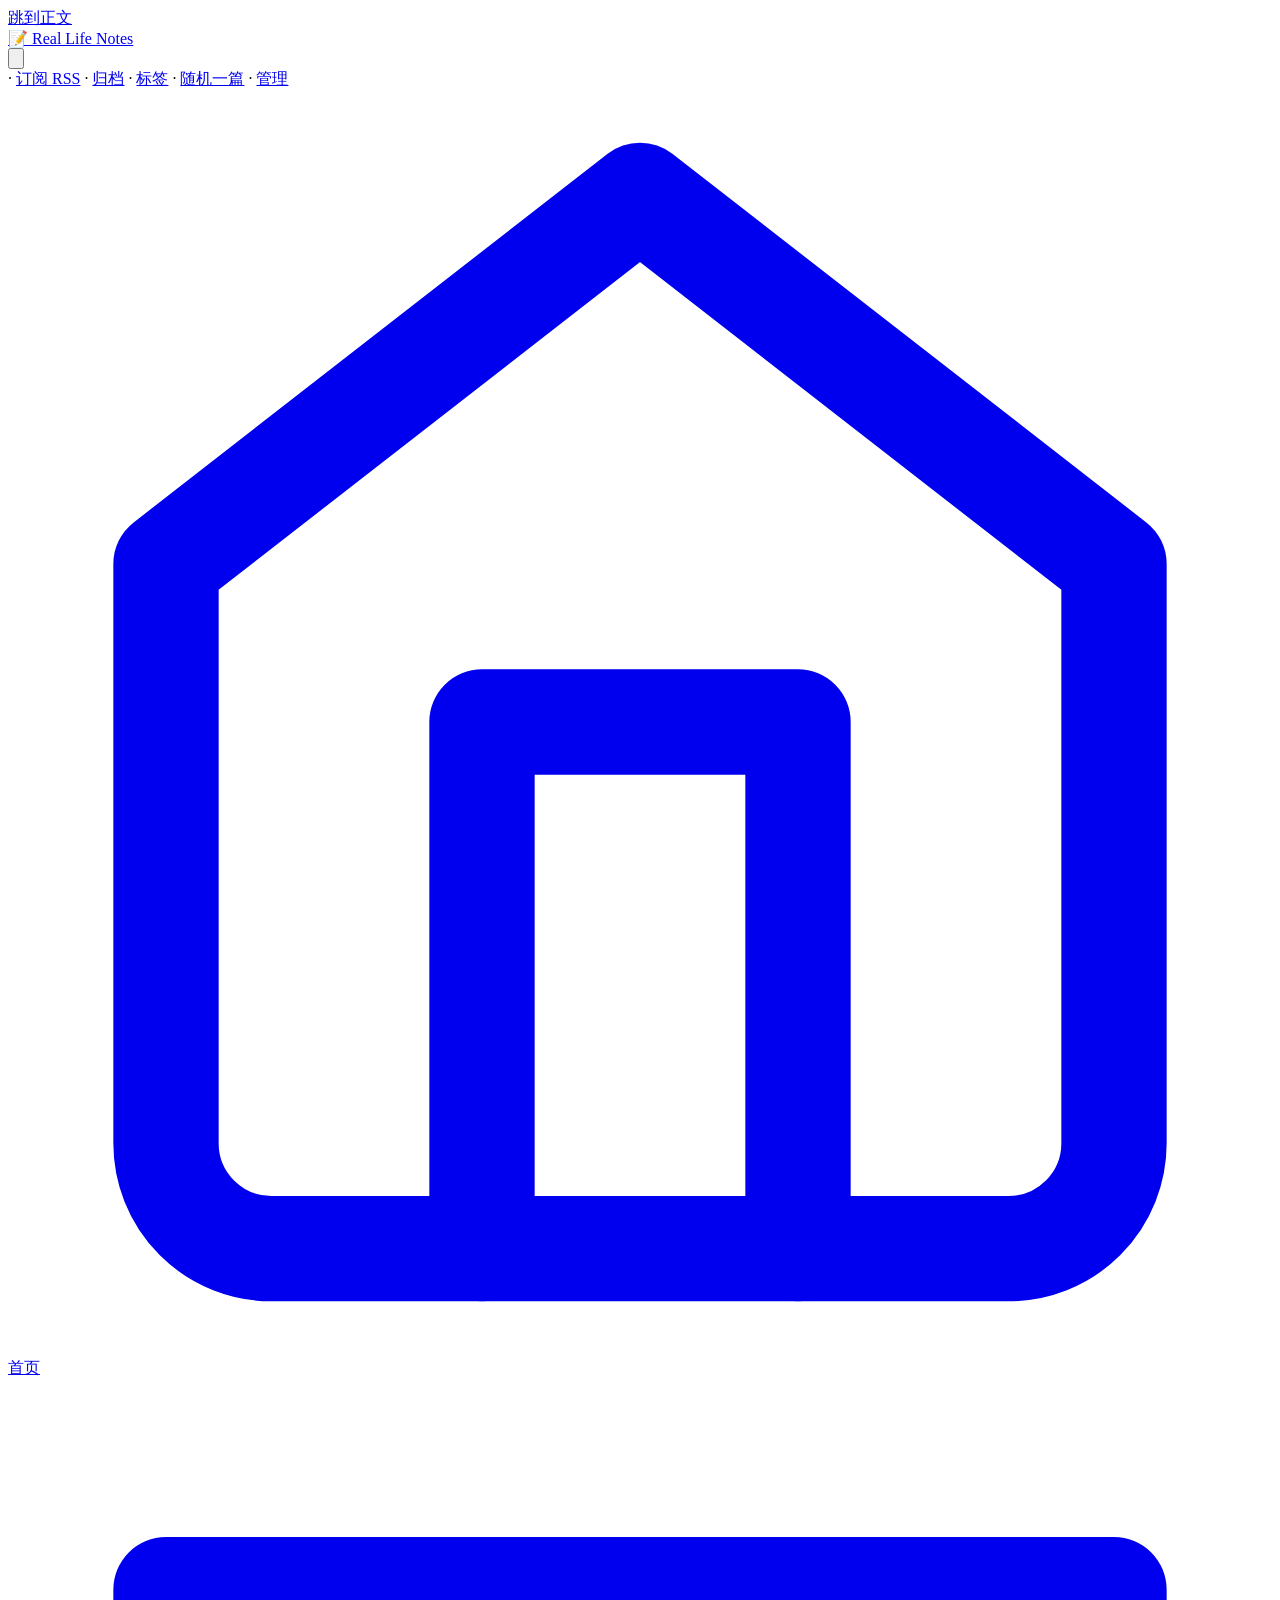
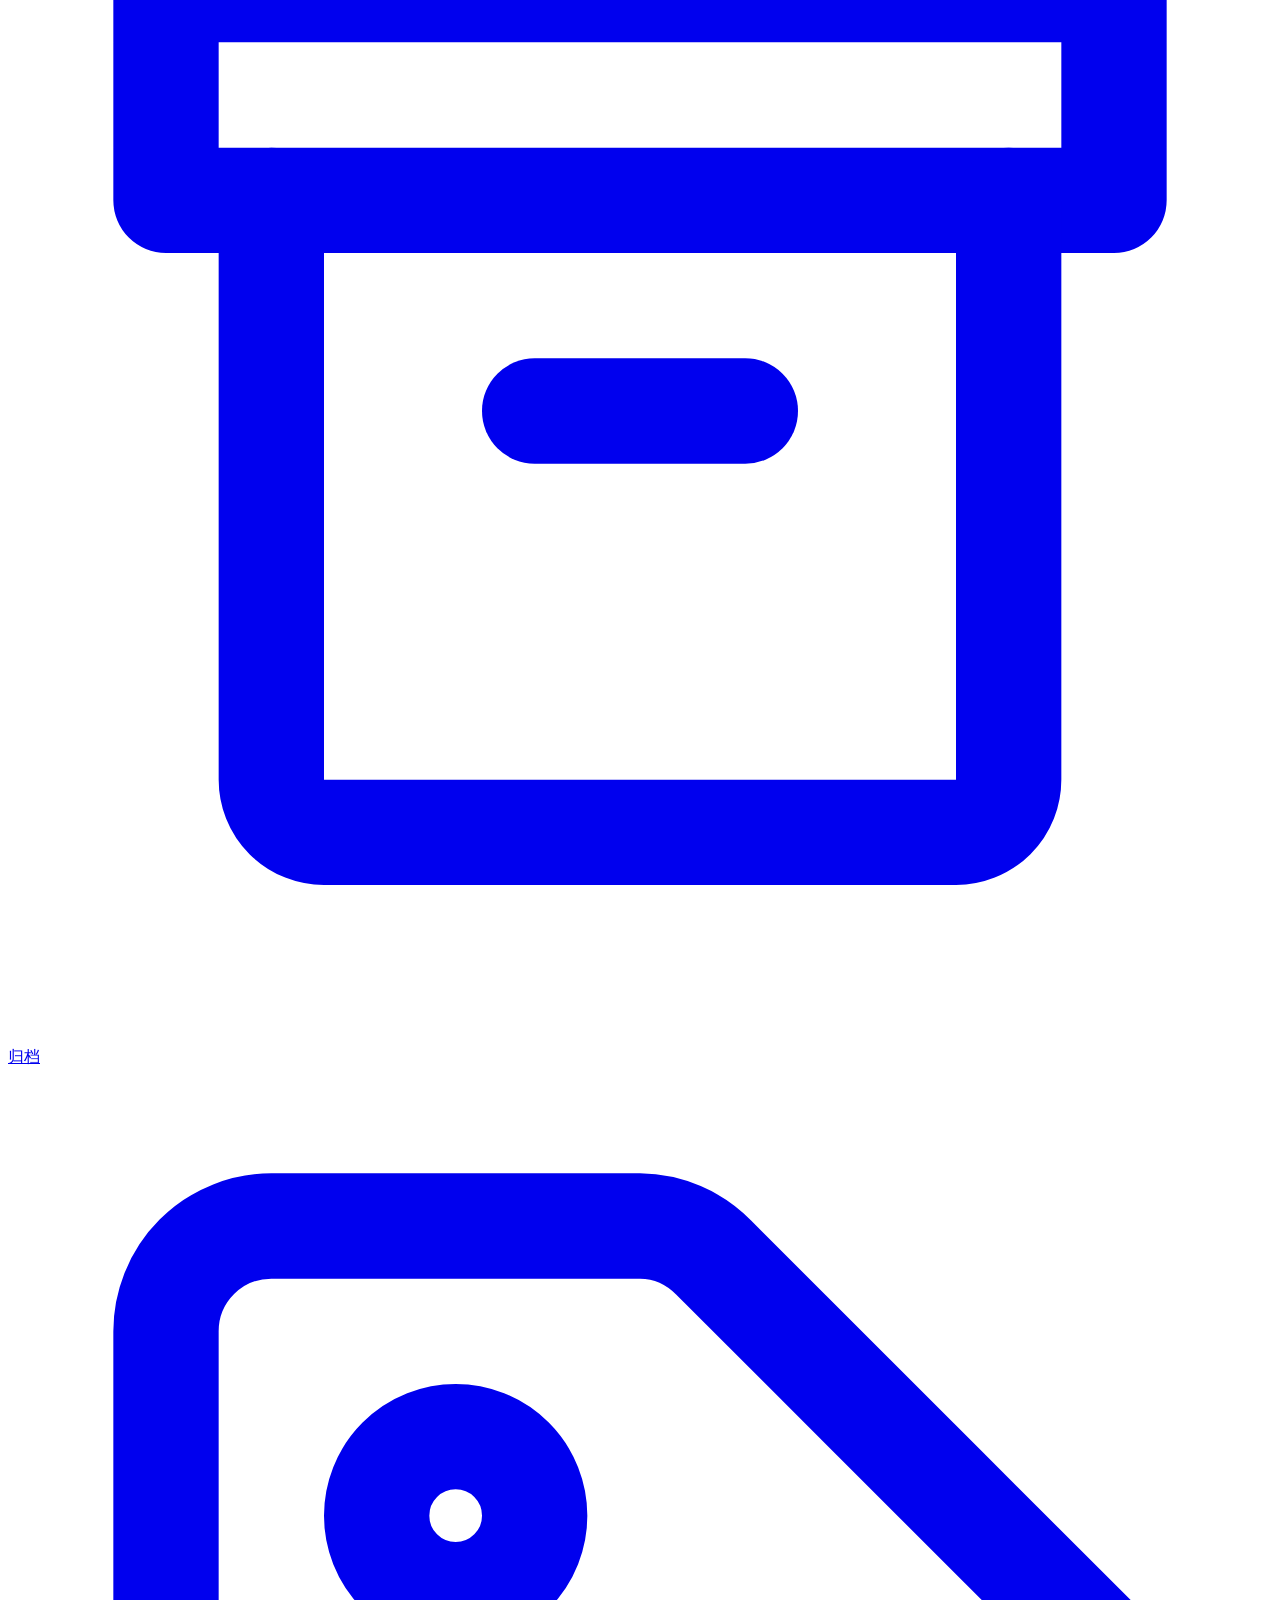
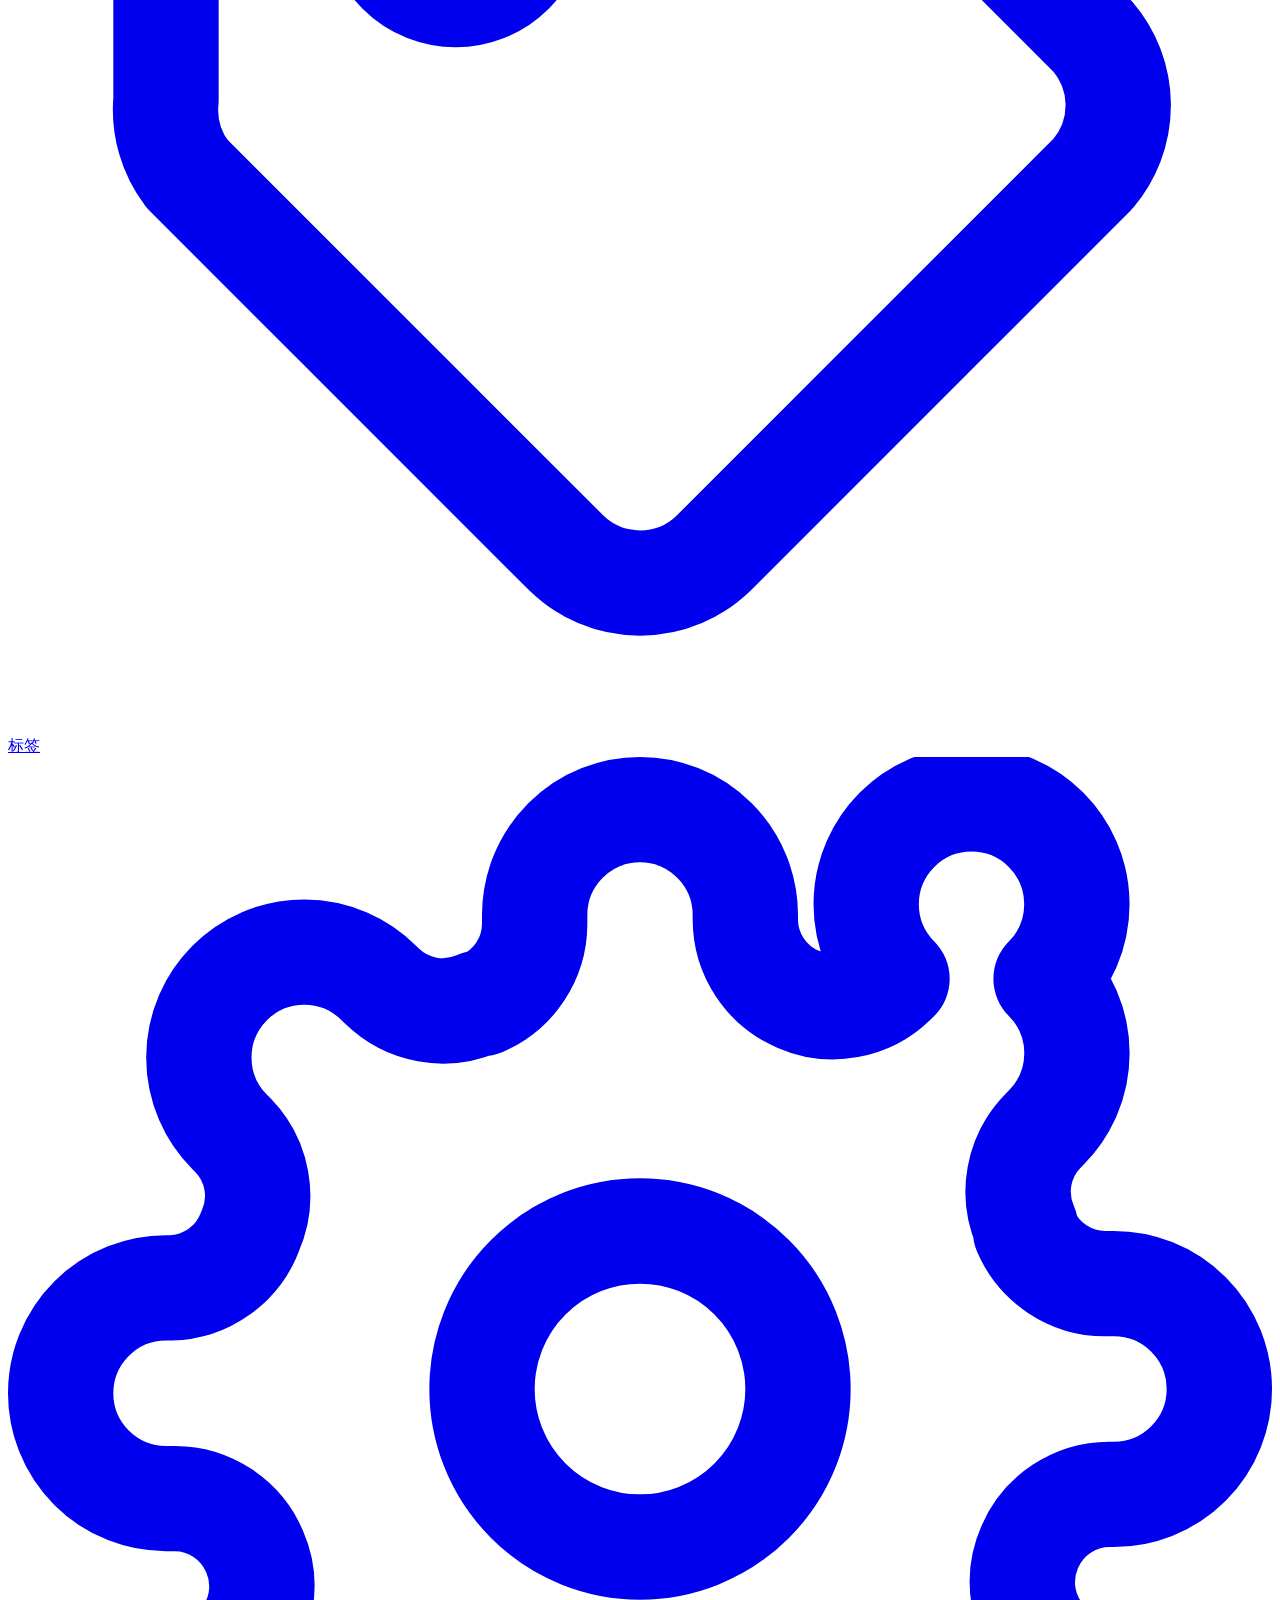
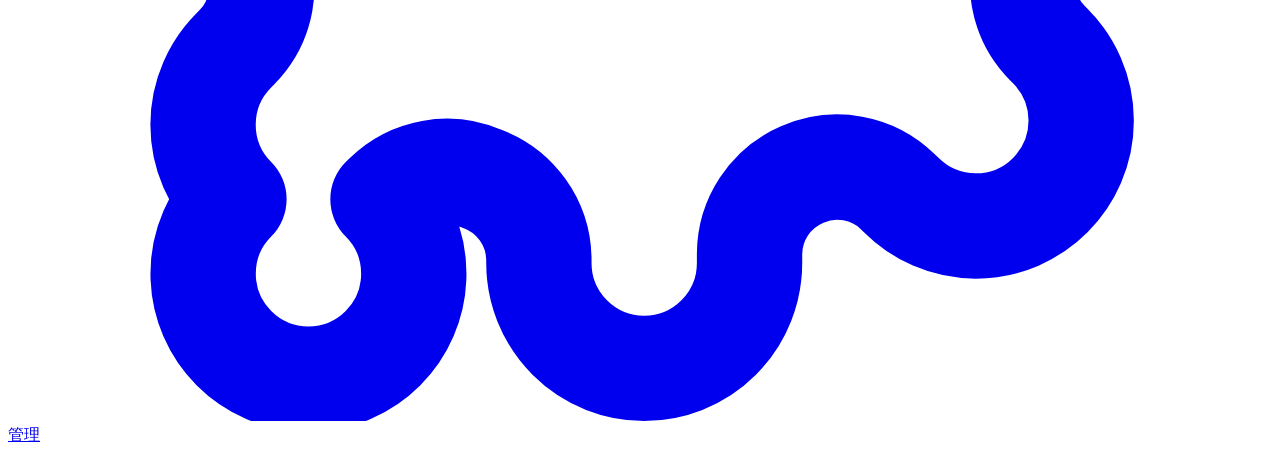
==== commit 4704123b: "抽出 assets/js/crypto.js（Web Crypto 加解密共用模块）+ md.js 支持 private 与 rln-enc 私密文档模板；后台 Token 加密改为薄封装" ====
--- a/index.html
+++ b/index.html
@@ -2,144 +2,96 @@
 <html lang="zh-CN">
 <head>
   <meta charset="utf-8">
-  <meta name="viewport" content="width=device-width, initial-scale=1, viewport-fit=cover, user-scalable=no">
+  <meta name="viewport" content="width=device-width, initial-scale=1, viewport-fit=cover">
   <meta name="color-scheme" content="light dark">
-  <meta name="theme-color" content="#0a84ff">
+  <meta name="theme-color" content="#f2f2f7">
   <meta name="apple-mobile-web-app-capable" content="yes">
-  <meta name="apple-mobile-web-app-status-bar-style" content="black-translucent">
-  <meta name="apple-mobile-web-app-title" content="Trip Track">
-  <meta name="robots" content="noindex">
+  <meta name="apple-mobile-web-app-status-bar-style" content="default">
+  <meta name="apple-mobile-web-app-title" content="Real Life Notes">
+  <meta name="robots" content="index, follow">
+  <link rel="alternate" type="application/rss+xml" title="Real Life Notes" href="content/rss.xml">
+  <meta name="description" content="Real Life Notes 个人笔记与记录">
   <meta name="referrer" content="no-referrer">
+  <meta property="og:site_name" content="Real Life Notes">
+  <meta property="og:type" content="website">
+  <meta property="og:title" content="Real Life Notes">
+  <meta property="og:description" content="Real Life Notes 个人笔记与记录">
+  <meta property="og:url" content="">
+  <meta property="og:image" content="">
+  <meta name="twitter:card" content="summary">
+  <meta name="twitter:title" content="">
+  <meta name="twitter:description" content="">
+  <meta name="twitter:image" content="">
   <meta http-equiv="Content-Security-Policy"
         content="default-src 'self'; script-src 'self'; style-src 'self' 'unsafe-inline'; img-src 'self' data: https:; connect-src 'self' https://api.github.com; font-src 'self'; base-uri 'self'; form-action 'self'">
-  <title>Trip Track · 旅程记录</title>
-  <link rel="manifest" href="./manifest.webmanifest">
-  <link rel="icon" href="data:image/svg+xml,<svg xmlns=%22http://www.w3.org/2000/svg%22 viewBox=%220 0 100 100%22><text y=%22.9em%22 font-size=%2290%22>✈️</text></svg>">
-  <link rel="apple-touch-icon" href="./icon-192.png">
+  <title>Real Life Notes</title>
+  <link rel="icon" href="data:image/svg+xml,<svg xmlns=%22http://www.w3.org/2000/svg%22 viewBox=%220 0 100 100%22><text y=%22.9em%22 font-size=%2290%22>📝</text></svg>">
   <link rel="preconnect" href="https://api.github.com" crossorigin>
-  <link rel="stylesheet" href="assets/vendor/leaflet/leaflet.css">
-  <link rel="stylesheet" href="assets/v1789478815/app.css">
+  <link rel="stylesheet" href="assets/v1786275553/base.css">
+  <link rel="stylesheet" href="assets/vendor/katex/katex.min.css">
+  <link rel="stylesheet" href="assets/vendor/hljs/github.min.css" data-hljs="light" media="(prefers-color-scheme: light)">
+  <link rel="stylesheet" href="assets/vendor/hljs/github-dark.min.css" data-hljs="dark" media="(prefers-color-scheme: dark)">
+  <link rel="stylesheet" href="assets/v1786275553/site.css">
+  <link rel="alternate" type="application/rss+xml" title="RSS" href="content/rss.xml">
+  <script src="assets/v1786275553/theme.js"></script>
 </head>
 <body>
-  <div id="map"></div>
-
-  <header class="tt-topbar">
-    <div class="tt-brand">✈️ Trip Track <span class="count" id="tripCount"></span></div>
-    <div class="tt-spacer"></div>
-    <button id="locateBtn" class="tt-iconbtn" type="button" aria-label="定位当前位置" hidden>◎</button>
-    <button id="menuBtn" class="tt-iconbtn" type="button" aria-label="菜单">⋯</button>
+  <div id="readingProgress" class="reading-progress" aria-hidden="true"></div>
+  <a class="skip-link" href="#view">跳到正文</a>
+  <header class="site-header">
+    <div class="container site-header-inner">
+      <a class="brand" href="index.html" aria-label="首页">
+        <span class="brand-icon">📝</span>
+        <span id="siteTitle">Real Life Notes</span>
+      </a>
+      <nav class="cat-nav" id="catNav" aria-label="分类导航"></nav>
+      <button id="themeToggle" class="theme-toggle" type="button" aria-label="切换主题">🌗</button>
+    </div>
   </header>
 
-  <button id="fabBtn" class="tt-fab" type="button" aria-label="新增旅程" hidden>+</button>
+  <main class="container" id="view" tabindex="-1"></main>
 
-  <!-- 解锁 / 首次设置 -->
-  <div id="authOverlay" class="tt-overlay tt-center">
-    <section class="tt-sheet">
-      <div class="tt-grabber"></div>
-      <h2 id="authTitle">解锁 Trip Track</h2>
-      <p class="sub" id="authSub">输入解锁密码，从仓库读取加密的旅程数据。</p>
-      <!-- GET 真实提交以触发浏览器「保存密码」；敏感输入不带 name，不会进入 URL -->
-      <form id="authForm" action="./" method="get" autocomplete="on">
-        <input type="text" id="ttUser" name="ttUser" autocomplete="username"
-               class="visually-hidden" aria-hidden="true" tabindex="-1">
-        <div class="tt-field">
-          <label for="authPass">解锁密码</label>
-          <input id="authPass" type="password" autocomplete="current-password"
-                 placeholder="密码" required>
-        </div>
-        <div id="setupFields" hidden>
-          <div class="tt-field">
-            <label for="authPass2">确认密码</label>
-            <input id="authPass2" type="password" autocomplete="new-password" placeholder="再输入一次">
-          </div>
-          <div class="tt-field">
-            <label for="authToken">GitHub Token（fine-grained PAT，仅授权本仓库 Contents 读写）</label>
-            <input id="authToken" type="password" autocomplete="off"
-                   placeholder="github_pat_…" spellcheck="false" autocapitalize="off">
-          </div>
-          <div class="tt-field">
-            <label for="authRepo">目标仓库 URL（可选，默认本仓库）</label>
-            <input id="authRepo" type="text" autocomplete="off"
-                   placeholder="https://github.com/owner/repo" spellcheck="false" autocapitalize="off">
-          </div>
-        </div>
-        <div class="tt-actions">
-          <button type="submit" class="tt-btn tt-btn-primary" id="authSubmit">解锁</button>
-        </div>
-        <button type="button" class="tt-mode-switch" id="modeSwitch">首次使用？设置 Token 和密码</button>
-      </form>
-    </section>
-  </div>
+  <footer class="site-footer">
+    <div class="container">
+      <span id="footerText"></span>
+      <span class="footer-sep">·</span>
+      <a href="content/rss.xml" rel="alternate">订阅 RSS</a>
+      <span class="footer-sep">·</span>
+      <a href="index.html?view=archive">归档</a>
+      <span class="footer-sep">·</span>
+      <a href="index.html?view=tags">标签</a>
+      <span class="footer-sep">·</span>
+      <a href="#" id="randomPost">随机一篇</a>
+      <span class="footer-sep">·</span>
+      <a href="admin/" rel="nofollow">管理</a>
+    </div>
+  </footer>
 
-  <!-- 新增旅程表单 -->
-  <div id="formOverlay" class="tt-overlay" hidden>
-    <section class="tt-sheet">
-      <div class="tt-grabber"></div>
-      <h2>记录一段旅程</h2>
-      <div class="tt-leg">
-        <p class="tt-leg-title">出发</p>
-        <div class="tt-field">
-          <label for="fromIata">出发机场（IATA 三字码，如 PEK）</label>
-          <input id="fromIata" list="airportList" placeholder="PEK" required
-                 spellcheck="false" autocapitalize="characters" maxlength="3">
-        </div>
-        <div class="tt-row">
-          <div class="tt-field">
-            <label for="fromDate">日期</label>
-            <input id="fromDate" type="date" required>
-          </div>
-          <div class="tt-field">
-            <label for="fromTime">时间</label>
-            <input id="fromTime" type="time" required>
-          </div>
-        </div>
-      </div>
-      <div class="tt-leg">
-        <p class="tt-leg-title">到达</p>
-        <div class="tt-field">
-          <label for="toIata">到达机场（IATA 三字码）</label>
-          <input id="toIata" list="airportList" placeholder="SHA" required
-                 spellcheck="false" autocapitalize="characters" maxlength="3">
-        </div>
-        <div class="tt-row">
-          <div class="tt-field">
-            <label for="toDate">日期</label>
-            <input id="toDate" type="date" required>
-          </div>
-          <div class="tt-field">
-            <label for="toTime">时间</label>
-            <input id="toTime" type="time" required>
-          </div>
-        </div>
-      </div>
-      <div class="tt-field">
-        <label for="flightNo">航班号</label>
-        <input id="flightNo" type="text" placeholder="CA1234" required
-               spellcheck="false" autocapitalize="characters">
-      </div>
-      <div class="tt-field">
-        <label for="noteText">备注</label>
-        <textarea id="noteText" maxlength="1000" rows="4"
-                  placeholder="这次旅程的记录…（最多 1000 字符）"></textarea>
-        <div class="tt-char-count"><span id="noteCount">0</span>/1000</div>
-      </div>
-      <datalist id="airportList"></datalist>
-      <div class="tt-actions">
-        <button type="button" class="tt-btn tt-btn-secondary" id="formCancel">取消</button>
-        <button type="button" class="tt-btn tt-btn-primary" id="formSave">保存到仓库</button>
-      </div>
-    </section>
-  </div>
+  <noscript>本站点需要启用 JavaScript 才能浏览内容。</noscript>
 
-  <div id="toast" class="tt-toast" hidden></div>
-  <div id="busyMask" class="tt-busy-mask" hidden><div class="tt-spinner"></div></div>
+  <button id="backTop" class="back-top" type="button" aria-label="回到顶部" hidden><span class="up-arrow">↑</span></button>
 
-  <script src="assets/vendor/leaflet/leaflet.js"></script>
-  <script src="assets/v1789478815/gh.js"></script>
-  <script src="assets/v1789478815/enc.js"></script>
-  <script src="assets/v1789478815/airports.js"></script>
-  <script src="assets/v1789478815/geo.js"></script>
-  <script src="assets/v1789478815/app.js"></script>
-  <script src="./pwa-register.js"></script>
+  <nav class="tab-bar" aria-label="底部导航">
+    <a class="tab-bar-item" data-tab="home" href="index.html">
+      <span class="tab-icon" aria-hidden="true"><svg viewBox="0 0 24 24" fill="none" stroke="currentColor" stroke-width="2" stroke-linecap="round" stroke-linejoin="round"><path d="M3 9l9-7 9 7v11a2 2 0 0 1-2 2H5a2 2 0 0 1-2-2z"/><path d="M9 22V12h6v10"/></svg></span><span>首页</span>
+    </a>
+    <a class="tab-bar-item" data-tab="archive" href="index.html?view=archive">
+      <span class="tab-icon" aria-hidden="true"><svg viewBox="0 0 24 24" fill="none" stroke="currentColor" stroke-width="2" stroke-linecap="round" stroke-linejoin="round"><rect x="3" y="4" width="18" height="4"/><path d="M5 8v11a1 1 0 0 0 1 1h12a1 1 0 0 0 1-1V8"/><path d="M10 12h4"/></svg></span><span>归档</span>
+    </a>
+    <a class="tab-bar-item" data-tab="tags" href="index.html?view=tags">
+      <span class="tab-icon" aria-hidden="true"><svg viewBox="0 0 24 24" fill="none" stroke="currentColor" stroke-width="2" stroke-linecap="round" stroke-linejoin="round"><path d="M20.6 13.4l-7.2 7.2a2 2 0 0 1-2.8 0l-7.2-7.2A2 2 0 0 1 3 12V5a2 2 0 0 1 2-2h7a2 2 0 0 1 1.4.6l7.2 7.2a2 2 0 0 1 0 2.6z"/><circle cx="8.5" cy="8.5" r="1.5"/></svg></span><span>标签</span>
+    </a>
+    <a class="tab-bar-item" data-tab="admin" href="admin/" rel="nofollow">
+      <span class="tab-icon" aria-hidden="true"><svg viewBox="0 0 24 24" fill="none" stroke="currentColor" stroke-width="2" stroke-linecap="round" stroke-linejoin="round"><circle cx="12" cy="12" r="3"/><path d="M19.4 15a1.65 1.65 0 0 0 .33 1.82l.06.06a2 2 0 1 1-2.83 2.83l-.06-.06a1.65 1.65 0 0 0-1.82-.33 1.65 1.65 0 0 0-1 1.51V21a2 2 0 0 1-4 0v-.09A1.65 1.65 0 0 0 9 19.4a1.65 1.65 0 0 0-1.82.33l-.06.06a2 2 0 1 1-2.83 0 2 2 0 0 1 0-2.83l.06-.06a1.65 1.65 0 0 0 .33-1.82 1.65 1.65 0 0 0-1.51-1H3a2 2 0 0 1 0-4h.09A1.65 1.65 0 0 0 4.6 9a1.65 1.65 0 0 0-.33-1.82l-.06-.06a2 2 0 1 1 2.83-2.83l.06.06a1.65 1.65 0 0 0 1.82.33H9a1.65 1.65 0 0 0 1-1.51V3a2 2 0 0 1 4 0v.09a1.65 1.65 0 0 0 1 1.51 1.65 1.65 0 0 0 1.82-.33l.06-.06a2 2 0 1 1 2.83 0 2 2 0 0 1 0 2.83l-.06.06a1.65 1.65 0 0 0-.33 1.82V9a1.65 1.65 0 0 0 1.51 1H21a2 2 0 0 1 0 4h-.09a1.65 1.65 0 0 0-1.51 1z"/></svg></span><span>管理</span>
+    </a>
+  </nav>
+
+  <script src="assets/vendor/marked.min.js"></script>
+  <script src="assets/vendor/purify.min.js"></script>
+  <script src="assets/vendor/katex/katex.min.js"></script>
+  <script src="assets/vendor/hljs/highlight.min.js"></script>
+  <script src="assets/js/crypto.js"></script>
+  <script src="assets/v1786275553/md.js"></script>
+  <script src="assets/v1786275553/site.js"></script>
 </body>
 </html>
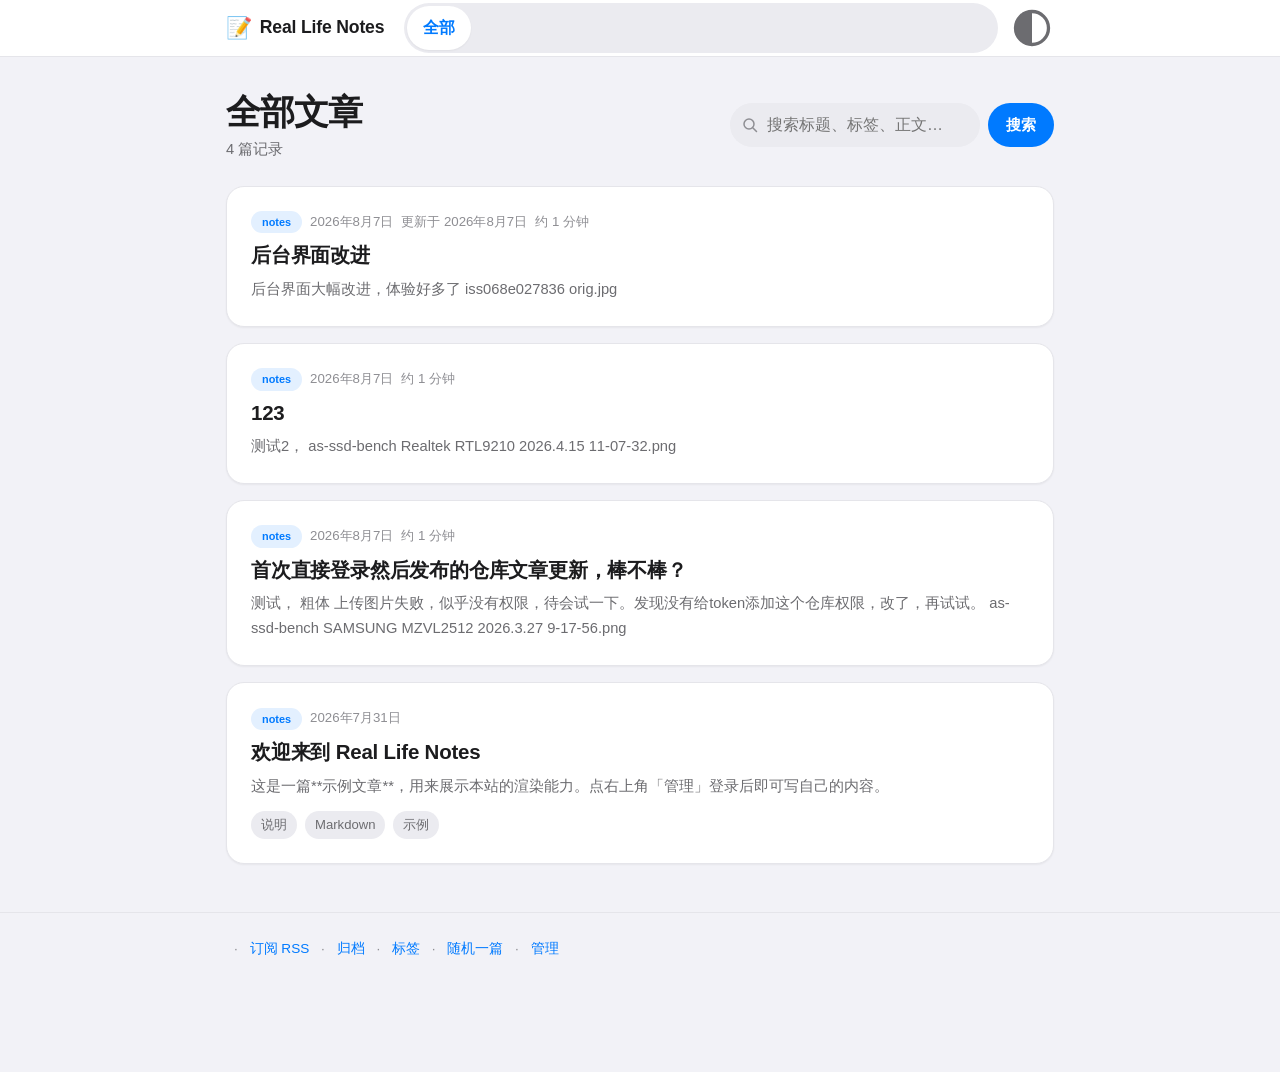
==== commit ff701360: "R15 私密文章收尾：版本号 bump 至 v1793435483（含 crypto.js）+ 文档标记已完成与测试清单" ====
--- a/index.html
+++ b/index.html
@@ -27,13 +27,13 @@
   <title>Real Life Notes</title>
   <link rel="icon" href="data:image/svg+xml,<svg xmlns=%22http://www.w3.org/2000/svg%22 viewBox=%220 0 100 100%22><text y=%22.9em%22 font-size=%2290%22>📝</text></svg>">
   <link rel="preconnect" href="https://api.github.com" crossorigin>
-  <link rel="stylesheet" href="assets/v1786275553/base.css">
+  <link rel="stylesheet" href="assets/v1793435483/base.css">
   <link rel="stylesheet" href="assets/vendor/katex/katex.min.css">
   <link rel="stylesheet" href="assets/vendor/hljs/github.min.css" data-hljs="light" media="(prefers-color-scheme: light)">
   <link rel="stylesheet" href="assets/vendor/hljs/github-dark.min.css" data-hljs="dark" media="(prefers-color-scheme: dark)">
-  <link rel="stylesheet" href="assets/v1786275553/site.css">
+  <link rel="stylesheet" href="assets/v1793435483/site.css">
   <link rel="alternate" type="application/rss+xml" title="RSS" href="content/rss.xml">
-  <script src="assets/v1786275553/theme.js"></script>
+  <script src="assets/v1793435483/theme.js"></script>
 </head>
 <body>
   <div id="readingProgress" class="reading-progress" aria-hidden="true"></div>
@@ -90,8 +90,8 @@
   <script src="assets/vendor/purify.min.js"></script>
   <script src="assets/vendor/katex/katex.min.js"></script>
   <script src="assets/vendor/hljs/highlight.min.js"></script>
-  <script src="assets/js/crypto.js"></script>
-  <script src="assets/v1786275553/md.js"></script>
-  <script src="assets/v1786275553/site.js"></script>
+  <script src="assets/v1793435483/crypto.js"></script>
+  <script src="assets/v1793435483/md.js"></script>
+  <script src="assets/v1793435483/site.js"></script>
 </body>
 </html>
--- a/assets/v1793435483/base.css
+++ b/assets/v1793435483/base.css
@@ -0,0 +1,349 @@
+:root {
+  --font-sans: -apple-system, BlinkMacSystemFont, "SF Pro Text", "Segoe UI",
+    "PingFang SC", "Hiragino Sans GB", "Microsoft YaHei", "Noto Sans CJK SC", sans-serif;
+  --font-mono: "SF Mono", "JetBrains Mono", Consolas, "Liberation Mono", monospace;
+
+  /* iOS 安全区（刘海屏/全面屏），未支持的浏览器回退为 0 */
+  --safe-top: env(safe-area-inset-top, 0px);
+  --safe-right: env(safe-area-inset-right, 0px);
+  --safe-bottom: env(safe-area-inset-bottom, 0px);
+  --safe-left: env(safe-area-inset-left, 0px);
+
+  /* iOS 分组样式：页面灰底 + 白色圆角卡片 */
+  --bg: #f2f2f7;
+  --bg-page: #f2f2f7;
+  --bg-card: #ffffff;
+  --bg-soft: #ebebf0;
+  --bg-inset: #e0e0e6;
+  --text: #1c1c1e;
+  --text-soft: #6c6c70;
+  --text-faint: #8e8e93;
+  --border: #d1d1d6;
+  --border-soft: #e5e5ea;
+
+  /* iOS 系统蓝 */
+  --accent: #007aff;
+  --accent-text: #ffffff;
+  --accent-soft: #e3f0ff;
+  --danger: #ff3b30;
+  --danger-soft: #ffebea;
+  --warning: #b25000;
+  --warning-soft: #fff4e6;
+  --ok: #34c759;
+  --ok-soft: #e8f9ee;
+
+  --radius-s: 8px;
+  --radius-m: 12px;
+  --radius-l: 18px;
+  --radius-xl: 24px;
+  --shadow-1: 0 1px 2px rgba(0, 0, 0, 0.05);
+  --shadow-2: 0 4px 18px rgba(0, 0, 0, 0.08);
+  --shadow-3: 0 12px 36px rgba(0, 0, 0, 0.14);
+
+  --maxw: 860px;
+  /* 沉浸式顶/底栏底色：白天纯白、夜间纯黑，与浏览器上下控件（theme-color）一致 */
+  --bar-bg: #ffffff;
+  --space-1: 4px;
+  --space-2: 8px;
+  --space-3: 12px;
+  --space-4: 16px;
+  --space-5: 24px;
+  --space-6: 32px;
+  --space-7: 48px;
+}
+
+@media (prefers-color-scheme: dark) {
+  :root:not([data-theme]) {
+    --bg: #000000;
+    --bg-page: #000000;
+    --bar-bg: #000000;
+    --bg-card: #1c1c1e;
+    --bg-soft: #2c2c2e;
+    --bg-inset: #38383a;
+    --text: #f2f2f7;
+    --text-soft: #98989f;
+    --text-faint: #636366;
+    --border: #38383a;
+    --border-soft: #2c2c2e;
+
+    --accent: #0a84ff;
+    --accent-text: #ffffff;
+    --accent-soft: #1e3a5c;
+    --danger: #ff453a;
+    --danger-soft: #4a1f1d;
+    --warning: #ff9f0a;
+    --warning-soft: #4a3412;
+    --ok: #30d158;
+    --ok-soft: #1a3322;
+
+    --shadow-1: 0 1px 2px rgba(0, 0, 0, 0.4);
+    --shadow-2: 0 4px 18px rgba(0, 0, 0, 0.5);
+    --shadow-3: 0 12px 36px rgba(0, 0, 0, 0.6);
+  }
+}
+
+:root[data-theme="dark"] {
+  color-scheme: dark;
+
+  --bg: #000000;
+  --bg-page: #000000;
+  --bar-bg: #000000;
+  --bg-card: #1c1c1e;
+  --bg-soft: #2c2c2e;
+  --bg-inset: #38383a;
+  --text: #f2f2f7;
+  --text-soft: #98989f;
+  --text-faint: #636366;
+  --border: #38383a;
+  --border-soft: #2c2c2e;
+
+  --accent: #0a84ff;
+  --accent-text: #ffffff;
+  --accent-soft: #1e3a5c;
+  --danger: #ff453a;
+  --danger-soft: #4a1f1d;
+  --warning: #ff9f0a;
+  --warning-soft: #4a3412;
+  --ok: #30d158;
+  --ok-soft: #1a3322;
+
+  --shadow-1: 0 1px 2px rgba(0, 0, 0, 0.4);
+  --shadow-2: 0 4px 18px rgba(0, 0, 0, 0.5);
+  --shadow-3: 0 12px 36px rgba(0, 0, 0, 0.6);
+}
+
+:root[data-theme="light"] { color-scheme: light; }
+
+* { box-sizing: border-box; }
+
+html, body {
+  margin: 0;
+  padding: 0;
+}
+
+/* iOS 风格：点按无高亮色块，文字可选 */
+html {
+  background: var(--bg-page);
+  -webkit-tap-highlight-color: transparent;
+  -webkit-text-size-adjust: 100%;
+}
+
+body {
+  font-family: var(--font-sans);
+  font-size: 16px;
+  line-height: 1.7;
+  color: var(--text);
+  background: var(--bg-page);
+  -webkit-font-smoothing: antialiased;
+  text-rendering: optimizeLegibility;
+}
+
+/* 小屏适配（系统性做法，而非掩盖溢出的补丁）：
+   - html/body 只允许 100% 宽（不放大、不横向占满），绝不靠 overflow-x 隐藏来遮丑；
+   - word-break: break-word 是继承属性，作用于全部后代文本，长 URL/长单词自然断行；
+   - 媒体一律 max-width:100%，任何固定尺寸的图片/视频都不会撑破容器。
+   配合栅格 minmax(0,1fr) 与 flex 子项 min-width:0，任何视口宽度都不会产生横向滚动。 */
+html { width: 100%; }
+body { width: 100%; max-width: 100%; word-break: break-word; }
+img, video, iframe, canvas, svg { max-width: 100%; height: auto; }
+
+h1, h2, h3, h4, h5, h6 {
+  line-height: 1.3;
+  margin: 0 0 0.5em;
+  font-weight: 700;
+}
+
+p { margin: 0 0 1em; }
+
+a {
+  color: var(--accent);
+  text-decoration: none;
+}
+a:hover { text-decoration: underline; }
+
+code, pre, kbd {
+  font-family: var(--font-mono);
+  font-size: 0.9em;
+}
+
+code {
+  background: var(--bg-inset);
+  border-radius: var(--radius-s);
+  padding: 0.15em 0.4em;
+}
+
+pre {
+  background: var(--bg-inset);
+  border: 1px solid var(--border-soft);
+  border-radius: var(--radius-m);
+  padding: var(--space-4);
+  overflow-x: auto;
+  line-height: 1.55;
+}
+pre code { background: none; padding: 0; }
+
+/* 代码块必须保持整行不换行：body 的 word-break:break-word 继承进来会把 pre 的最小内容
+   宽度压到容器宽，导致长代码行被裁剪且无法横向滚动（实测 WebKit scrollable=false）。
+   显式复位让长行按原样溢出，交给 pre 的 overflow-x:auto 滚动查看。 */
+pre, pre code {
+  white-space: pre;
+  word-break: normal;
+  overflow-wrap: normal;
+}
+
+blockquote {
+  margin: 0 0 1em;
+  padding: 0.2em 1em;
+  border-left: 3px solid var(--border);
+  color: var(--text-soft);
+}
+
+img { max-width: 100%; height: auto; }
+
+table {
+  border-collapse: collapse;
+  width: 100%;
+  margin: 0 0 1em;
+}
+th, td {
+  border: 1px solid var(--border);
+  padding: var(--space-2) var(--space-3);
+  text-align: left;
+}
+th { background: var(--bg-soft); }
+
+hr {
+  border: none;
+  border-top: 1px solid var(--border);
+  margin: var(--space-6) 0;
+}
+
+input[type="text"], input[type="search"], input[type="password"],
+input[type="url"], input[type="date"], input[type="datetime-local"], textarea, select {
+  font: inherit;
+  color: var(--text);
+  background: var(--bg-card);
+  border: 1px solid var(--border);
+  border-radius: var(--radius-m);
+  padding: 10px 12px;
+  width: 100%;
+  outline: none;
+  transition: border-color 0.15s, box-shadow 0.15s;
+}
+input:focus, textarea:focus, select:focus {
+  border-color: var(--accent);
+  box-shadow: 0 0 0 3px var(--accent-soft);
+}
+
+/* iOS Safari 表单聚焦防自动放大：可编辑控件计算字号 <16px 时，点击聚焦会自动把整页
+   放大（iOS 10+ 无视 user-scalable / maximum-scale，唯一可靠做法是字号 ≥16px）。
+   统一把 input/textarea/select 提到 ≥16px：max(16px,1em) 保留大于 16px 的设计，
+   !important 确保不被局部规则（如 .ios-cell input{font-size:.95em}）压回。
+   注意：不包含 button（按钮不触发该放大，且需保持原设计字号）。 */
+input, select, textarea {
+  font-size: 16px !important;
+  font-size: max(16px, 1em) !important;
+}
+
+label { font-size: 0.85em; color: var(--text-soft); }
+
+button, .btn {
+  font: inherit;
+  font-weight: 600;
+  color: var(--text);
+  background: var(--bg-soft);
+  border: 1px solid var(--border);
+  border-radius: var(--radius-m);
+  padding: 10px 18px;
+  min-height: 40px;
+  cursor: pointer;
+  transition: background 0.15s, border-color 0.15s, filter 0.15s;
+}
+button:hover, .btn:hover {
+  background: var(--bg-inset);
+  border-color: var(--text-faint);
+  text-decoration: none;
+}
+button:disabled, .btn:disabled {
+  opacity: 0.55;
+  cursor: not-allowed;
+}
+
+/* 主题切换：圆形图标按钮（站点与后台共用一份样式，避免后台因未加载 site.css 而走
+   普通按钮的圆角矩形外观） */
+.theme-toggle {
+  border: none;
+  background: transparent;
+  color: var(--text-soft);
+  border-radius: 999px;
+  min-width: 44px;
+  min-height: 44px;
+  padding: 0;
+  font-size: 1.15em;
+  line-height: 1;
+  display: inline-flex;
+  align-items: center;
+  justify-content: center;
+}
+.theme-toggle:hover { background: var(--bg-soft); color: var(--text); }
+
+.btn-primary {
+  color: var(--accent-text);
+  background: var(--accent);
+  border-color: var(--accent);
+}
+.btn-primary:hover {
+  background: var(--accent);
+  border-color: var(--accent);
+  filter: brightness(1.06);
+}
+
+.btn-danger {
+  color: var(--danger);
+  background: transparent;
+  border-color: var(--danger);
+}
+.btn-danger:hover { background: var(--danger-soft); }
+
+.btn-ghost {
+  background: transparent;
+  border-color: transparent;
+  color: var(--accent);
+}
+.btn-ghost:hover { background: var(--bg-soft); color: var(--accent); }
+
+.container {
+  width: 100%;
+  max-width: var(--maxw);
+  margin: 0 auto;
+  padding: 0 var(--space-4);
+}
+
+.visually-hidden {
+  position: absolute !important;
+  width: 1px !important;
+  height: 1px !important;
+  padding: 0 !important;
+  margin: -1px !important;
+  overflow: hidden !important;
+  clip: rect(0 0 0 0) !important;
+  clip-path: inset(50%) !important;
+  white-space: nowrap !important;
+  border: 0 !important;
+}
+
+.skeleton {
+  background: linear-gradient(90deg, var(--bg-inset) 25%, var(--bg-soft) 50%, var(--bg-inset) 75%);
+  background-size: 200% 100%;
+  animation: shimmer 1.2s infinite;
+  border-radius: var(--radius-m);
+}
+@keyframes shimmer {
+  0% { background-position: 200% 0; }
+  100% { background-position: -200% 0; }
+}
+
+@media (max-width: 640px) {
+  body { font-size: 15px; }
+  .container { padding: 0 var(--space-4); }
+}
--- a/assets/v1793435483/site.css
+++ b/assets/v1793435483/site.css
@@ -0,0 +1,983 @@
+/* ================= iOS 风格（移动端优先） ================= */
+
+/* 底部 tab bar 高度 + 安全区：内容不被遮挡（无 tab bar 的 404 页多出的留白无害） */
+body { padding-bottom: calc(64px + var(--safe-bottom)); }
+
+.skip-link {
+  position: absolute;
+  left: -999px;
+  top: 0;
+  background: var(--accent);
+  color: var(--accent-text);
+  padding: var(--space-2) var(--space-4);
+  border-radius: 0 0 var(--radius-m) 0;
+  z-index: 100;
+}
+.skip-link:focus { left: 0; color: var(--accent-text); text-decoration: none; }
+
+.reading-progress {
+  position: fixed;
+  top: 0;
+  left: 0;
+  height: 3px;
+  width: 0;
+  background: var(--accent);
+  z-index: 60;
+  transition: width 0.08s linear;
+}
+.reading-progress[hidden] { display: none; }
+
+/* ---- 导航栏（沉浸式：底色调与浏览器上下控件一致，白天白/夜间黑） ---- */
+.site-header {
+  position: sticky;
+  top: 0;
+  z-index: 40;
+  background: var(--bar-bg);
+  border-bottom: 1px solid var(--border-soft);
+}
+.site-header-inner {
+  display: flex;
+  align-items: center;
+  gap: var(--space-3);
+  min-height: 52px;
+  padding-top: var(--safe-top);
+  flex-wrap: wrap;
+}
+.brand {
+  display: inline-flex;
+  align-items: center;
+  gap: var(--space-2);
+  font-weight: 800;
+  font-size: 1.1em;
+  letter-spacing: -0.01em;
+  color: var(--text);
+  white-space: nowrap;
+  min-height: 44px;
+}
+.brand:hover { text-decoration: none; }
+.brand-icon { font-size: 1.2em; }
+
+.theme-toggle { margin-left: auto; }
+
+/* 分类导航：iOS 分段控件风格，移动端独占一行横向滚动 */
+.cat-nav {
+  display: flex;
+  gap: 2px;
+  overflow-x: auto;
+  scrollbar-width: none;
+  -webkit-overflow-scrolling: touch;
+  order: 5;
+  flex-basis: 100%;
+  background: var(--bg-soft);
+  border-radius: 999px;
+  padding: 3px;
+  margin-bottom: 8px;
+}
+.cat-nav::-webkit-scrollbar { display: none; }
+.cat-nav a {
+  display: inline-flex;
+  align-items: center;
+  justify-content: center;
+  flex: 0 0 auto;
+  border: none;
+  background: transparent;
+  color: var(--text-soft);
+  border-radius: 999px;
+  padding: 7px 16px;
+  min-height: 36px;
+  white-space: nowrap;
+  font-weight: 600;
+  text-decoration: none;
+  transition: background 0.15s, color 0.15s, box-shadow 0.15s;
+}
+.cat-nav a:hover { background: transparent; color: var(--text); }
+.cat-nav a.active {
+  background: var(--bg-card);
+  color: var(--accent);
+  box-shadow: var(--shadow-1);
+}
+
+/* ---- 返回顶部 / 底部操作 ---- */
+.back-top {
+  position: fixed;
+  right: 18px;
+  bottom: calc(84px + var(--safe-bottom));
+  width: 44px;
+  height: 44px;
+  min-height: 0;
+  border-radius: 50%;
+  border: 1px solid var(--border);
+  background: color-mix(in srgb, var(--bg-card) 88%, transparent);
+  backdrop-filter: blur(10px);
+  -webkit-backdrop-filter: blur(10px);
+  color: var(--text-soft);
+  font-size: 1.15em;
+  line-height: 1;
+  box-shadow: var(--shadow-2);
+  z-index: 40;
+  cursor: pointer;
+  display: inline-flex;
+  align-items: center;
+  justify-content: center;
+  padding: 0;
+}
+.back-top .up-arrow { transform: translateY(1px); }
+.back-top:hover { background: var(--bg-soft); color: var(--text); }
+.back-top[hidden] { display: none; }
+
+/* ---- 底部导航（移动端 tab bar，沉浸式：底色与浏览器底栏一致） ---- */
+.tab-bar {
+  position: fixed;
+  left: 0;
+  right: 0;
+  bottom: 0;
+  z-index: 45;
+  display: flex;
+  background: var(--bar-bg);
+  border-top: 1px solid var(--border-soft);
+  padding-bottom: var(--safe-bottom);
+}
+.tab-bar-item {
+  flex: 1;
+  display: flex;
+  flex-direction: column;
+  align-items: center;
+  justify-content: center;
+  gap: 2px;
+  min-height: 50px;
+  color: var(--text-faint);
+  font-size: 0.72em;
+  font-weight: 600;
+  text-decoration: none;
+  -webkit-tap-highlight-color: transparent;
+}
+.tab-bar-item .tab-icon { font-size: 1.35em; line-height: 1; display: inline-flex; align-items: center; justify-content: center; }
+.tab-bar-item .tab-icon svg { width: 1.3em; height: 1.3em; display: block; }
+.tab-bar-item:hover { color: var(--text-faint); text-decoration: none; }
+.tab-bar-item.is-active { color: var(--accent); }
+.tab-bar-item.is-active .tab-icon { font-size: 1.45em; }
+
+/* 站点页脚：桌面保留完整链接，移动端仅保留一行配置文字 */
+.site-footer {
+  border-top: 1px solid var(--border-soft);
+  margin-top: var(--space-6);
+  padding: var(--space-5) 0 calc(var(--space-6) + var(--safe-bottom));
+  color: var(--text-faint);
+  font-size: 0.85em;
+}
+.footer-sep { margin: 0 var(--space-2); }
+
+/* 移动端：底部 tab bar 已承担导航，页脚仅保留一行配置文字 */
+@media (max-width: 640px) {
+  .site-footer a, .site-footer .footer-sep { display: none; }
+}
+
+/* ================= 列表视图（iOS 大标题 + 分组卡片） ================= */
+.list-head {
+  display: flex;
+  flex-direction: column;
+  align-items: stretch;
+  gap: var(--space-3);
+  margin: var(--space-4) 0 var(--space-4);
+}
+.list-title {
+  font-size: 2em;
+  font-weight: 800;
+  letter-spacing: -0.025em;
+  margin: 0;
+}
+.list-subtitle { color: var(--text-soft); font-size: 0.92em; margin: 2px 0 0; }
+
+.search-form { display: flex; align-items: center; gap: var(--space-2); width: 100%; }
+.search-box { position: relative; flex: 1 1 auto; min-width: 0; }
+.search-box svg {
+  position: absolute;
+  left: 12px;
+  top: 50%;
+  transform: translateY(-50%);
+  color: var(--text-faint);
+  pointer-events: none;
+}
+.search-box input {
+  height: 44px;
+  padding-left: 36px;
+  border-radius: 999px;
+  background: var(--bg-soft);
+  border-color: transparent;
+}
+.search-box input:focus { background: var(--bg-card); }
+.search-submit {
+  flex: 0 0 auto;
+  min-height: 44px;
+  padding: 0 18px;
+  border: none;
+  border-radius: 999px;
+  background: var(--accent);
+  color: var(--accent-text);
+  font-size: 0.95em;
+  cursor: pointer;
+  transition: filter 0.15s;
+}
+.search-submit:hover { filter: brightness(1.06); }
+.search-submit:active { filter: brightness(0.95); }
+
+.post-card {
+  display: block;
+  background: var(--bg-card);
+  border-radius: var(--radius-l);
+  padding: var(--space-4);
+  margin-bottom: var(--space-3);
+  color: var(--text);
+  box-shadow: var(--shadow-1);
+  border: 1px solid var(--border-soft);
+  transition: box-shadow 0.15s, transform 0.1s;
+}
+.post-card:hover {
+  text-decoration: none;
+  box-shadow: var(--shadow-2);
+  transform: translateY(-1px);
+}
+.post-card.has-cover { padding-top: 0; overflow: hidden; }
+.post-card-cover {
+  display: block;
+  width: calc(100% + 2 * var(--space-4));
+  margin: 0 calc(-1 * var(--space-4)) var(--space-3);
+  aspect-ratio: 16 / 9;
+  object-fit: cover;
+  background: var(--bg-inset);
+  border-radius: var(--radius-l) var(--radius-l) 0 0;
+}
+.post-card.has-cover .post-card-meta { padding: 0 var(--space-4); }
+.post-card.has-cover .post-card-title,
+.post-card.has-cover .post-card-excerpt,
+.post-card.has-cover .post-card-tags { padding-left: var(--space-4); padding-right: var(--space-4); }
+.detail-cover {
+  display: block;
+  width: 100%;
+  max-height: 380px;
+  aspect-ratio: 16 / 9;
+  object-fit: cover;
+  background: var(--bg-inset);
+  border-radius: var(--radius-l);
+  margin: 0 0 var(--space-4);
+}
+.post-card-meta {
+  display: flex;
+  align-items: center;
+  gap: var(--space-2);
+  font-size: 0.83em;
+  color: var(--text-faint);
+  margin-bottom: var(--space-2);
+  flex-wrap: wrap;
+}
+.post-card-title {
+  font-size: 1.22em;
+  font-weight: 700;
+  margin: 0 0 var(--space-2);
+  line-height: 1.35;
+  letter-spacing: -0.01em;
+}
+.pin-badge {
+  display: inline-block;
+  font-size: 0.66em;
+  font-weight: 700;
+  margin-right: var(--space-2);
+  padding: 1px 7px;
+  border-radius: 999px;
+  background: var(--accent-soft);
+  color: var(--accent);
+  vertical-align: middle;
+}
+.post-card-title-text { vertical-align: middle; }
+.archive-list .pin-badge { margin-right: 0; margin-left: var(--space-1); }
+.post-card-excerpt {
+  color: var(--text-soft);
+  font-size: 0.92em;
+  margin: 0;
+  display: -webkit-box;
+  -webkit-line-clamp: 2;
+  -webkit-box-orient: vertical;
+  overflow: hidden;
+}
+.post-card-tags { margin-top: var(--space-3); display: flex; gap: var(--space-2); flex-wrap: wrap; }
+
+mark.hl, .hl {
+  background: var(--warning-soft);
+  color: var(--warning);
+  border-radius: 3px;
+  padding: 0 2px;
+}
+
+.archive-month { margin-top: var(--space-5); }
+.stats-grid {
+  display: grid;
+  grid-template-columns: repeat(auto-fit, minmax(90px, 1fr));
+  gap: var(--space-3);
+  margin: var(--space-4) 0 var(--space-3);
+}
+.stat {
+  display: flex;
+  flex-direction: column;
+  align-items: center;
+  gap: 2px;
+  padding: var(--space-3);
+  background: var(--bg-card);
+  border-radius: var(--radius-m);
+  box-shadow: var(--shadow-1);
+  border: 1px solid var(--border-soft);
+}
+.stat-value { font-size: 1.35em; font-weight: 800; color: var(--accent); }
+.stat-label { font-size: 0.82em; color: var(--text-soft); }
+.archive-month-title {
+  font-size: 1.05em;
+  margin: 0 0 var(--space-2);
+  padding-bottom: var(--space-2);
+  border-bottom: 1px solid var(--border-soft);
+}
+.archive-list { list-style: none; margin: 0; padding: 0; }
+.archive-list li {
+  display: flex;
+  align-items: baseline;
+  gap: var(--space-3);
+  padding: 8px 0;
+  border-bottom: 1px solid var(--border-soft);
+}
+.archive-list time {
+  color: var(--text-faint);
+  font-size: 0.85em;
+  font-family: var(--font-mono);
+  min-width: 6.5em;
+}
+.archive-list a { text-decoration: none; }
+.archive-list a:hover { color: var(--accent); text-decoration: none; }
+.archive-excerpt {
+  color: var(--text-faint);
+  font-size: 0.9em;
+  overflow: hidden;
+  text-overflow: ellipsis;
+  white-space: nowrap;
+  max-width: 40em;
+}
+
+.cat-badge {
+  background: var(--accent-soft);
+  color: var(--accent);
+  border-radius: 999px;
+  padding: 2px 11px;
+  font-size: 0.82em;
+  font-weight: 700;
+  text-decoration: none;
+}
+.cat-badge:hover { text-decoration: none; }
+.search-clear { font-size: 0.85em; color: var(--text-faint); text-decoration: none; margin-left: 2px; }
+.search-clear:hover { color: var(--danger); text-decoration: none; }
+
+.cat-archive-link { font-size: 0.85em; color: var(--accent); text-decoration: none; white-space: nowrap; align-self: center; }
+.cat-archive-link:hover { text-decoration: underline; }
+.tag {
+  background: var(--bg-soft);
+  color: var(--text-soft);
+  border-radius: 999px;
+  padding: 2px 10px;
+  font-size: 0.82em;
+}
+a.tag { text-decoration: none; cursor: pointer; min-height: 28px; display: inline-flex; align-items: center; }
+a.tag:hover { background: var(--accent-soft); color: var(--accent); }
+
+.tags-cloud { display: flex; flex-wrap: wrap; gap: var(--space-2); padding: var(--space-3) 0; }
+.tags-cloud a.tag { padding: 8px 14px; font-size: 0.9em; border: 1px solid var(--border-soft); min-height: 40px; }
+
+.empty-state {
+  text-align: center;
+  padding: var(--space-7) var(--space-5);
+  color: var(--text-faint);
+  border: 1px dashed var(--border);
+  border-radius: var(--radius-l);
+  background: var(--bg-card);
+}
+.empty-state .big { font-size: 2.2em; margin-bottom: var(--space-2); }
+
+.pager {
+  display: flex;
+  flex-wrap: wrap;
+  justify-content: center;
+  align-items: center;
+  gap: var(--space-2);
+  margin-top: var(--space-5);
+}
+.pager a {
+  min-width: 44px;
+  height: 44px;
+  display: inline-flex;
+  align-items: center;
+  justify-content: center;
+  padding: 0 14px;
+  border-radius: 999px;
+  border: 1px solid var(--border);
+  background: var(--bg-card);
+  color: var(--text-soft);
+  text-decoration: none;
+  font-weight: 600;
+}
+.pager a:hover { background: var(--bg-soft); color: var(--text); }
+.pager a.is-active { background: var(--accent); color: var(--accent-text); border-color: var(--accent); }
+
+/* ================= 评论区 ================= */
+.post-comments {
+  margin-top: var(--space-6);
+  padding-top: var(--space-4);
+  border-top: 1px solid var(--border);
+}
+.comments-title { font-size: 1.15em; margin: 0 0 var(--space-3); }
+.comments-status { color: var(--text-faint); padding: var(--space-3) 0; }
+.comments-empty { color: var(--text-faint); padding: var(--space-3) 0; }
+.comments-new {
+  display: inline-block;
+  margin-bottom: var(--space-4);
+  font-size: 0.9em;
+}
+.comment { margin-bottom: var(--space-4); }
+.comment-head {
+  display: flex;
+  align-items: center;
+  gap: var(--space-2);
+  margin-bottom: var(--space-2);
+}
+.comment-avatar {
+  width: 32px;
+  height: 32px;
+  border-radius: 50%;
+  background: var(--bg-inset);
+}
+.comment-author { font-weight: 600; font-size: 0.95em; }
+.comment-date { color: var(--text-faint); font-size: 0.85em; }
+.comment-body {
+  padding: var(--space-3);
+  border-radius: var(--radius-m);
+  background: var(--bg-card);
+  border: 1px solid var(--border-soft);
+  font-size: 0.95em;
+  line-height: 1.7;
+}
+.comment-body p { margin: 0 0 0.5em; }
+.comment-body p:last-child { margin-bottom: 0; }
+.comment-body .mention {
+  color: var(--accent);
+  font-weight: 600;
+  text-decoration: none;
+}
+.comment-body .mention:hover { text-decoration: underline; }
+.comment-issue-body { margin-bottom: var(--space-4); }
+.comments-controls { margin: var(--space-3) 0; }
+.comments-sort { display: inline-flex; gap: 4px; background: var(--bg-inset); padding: 3px; border-radius: 999px; }
+.sort-btn {
+  border: none; background: transparent; color: var(--text-faint);
+  font-size: 0.85em; padding: 5px 14px; border-radius: 999px; cursor: pointer; font-family: inherit;
+}
+.sort-btn.active { background: var(--bg-card); color: var(--text); font-weight: 600; box-shadow: 0 1px 2px rgba(0,0,0,0.08); }
+.comments-more {
+  display: block; margin: var(--space-4) auto 0; padding: 9px 22px; border-radius: 999px;
+  border: 1px solid var(--border); background: var(--bg-card); color: var(--text); font-size: 0.9em; cursor: pointer;
+}
+.comments-more:disabled { opacity: 0.6; cursor: default; }
+
+/* ================= 详情视图（白卡阅读区） ================= */
+.breadcrumb {
+  font-size: 0.85em;
+  color: var(--text-faint);
+  padding: var(--space-3) 0 var(--space-1);
+  display: flex;
+  flex-wrap: wrap;
+  align-items: center;
+  gap: 6px;
+}
+.breadcrumb a { color: var(--text-faint); text-decoration: none; }
+.breadcrumb a:hover { color: var(--accent); text-decoration: underline; }
+.breadcrumb .crumb-sep { color: var(--border); }
+.breadcrumb .crumb-current { color: var(--text); font-weight: 500; }
+.detail-head { padding: var(--space-4) 0 var(--space-3); }
+.detail-title {
+  font-size: 1.85em;
+  font-weight: 800;
+  letter-spacing: -0.02em;
+  line-height: 1.25;
+  margin: 0 0 var(--space-3);
+}
+.detail-meta {
+  display: flex;
+  align-items: center;
+  gap: var(--space-2);
+  color: var(--text-faint);
+  font-size: 0.88em;
+  flex-wrap: wrap;
+}
+.detail-meta .cat-badge { margin-right: var(--space-1); }
+
+.detail-body {
+  border-radius: var(--radius-l);
+  background: var(--bg-card);
+  border: 1px solid var(--border-soft);
+  box-shadow: var(--shadow-1);
+  padding: var(--space-4);
+  font-size: 1.02em;
+}
+.read-ctl-btn {
+  display: inline-flex;
+  align-items: center;
+  justify-content: center;
+  border: 1px solid var(--border-soft);
+  background: var(--bg-card);
+  color: var(--text);
+  border-radius: 999px;
+  min-width: 40px;
+  min-height: 30px;
+  padding: 0 12px;
+  font-weight: 700;
+  font-size: 0.9em;
+  line-height: 1;
+  margin-left: auto;
+  cursor: pointer;
+}
+.read-ctl-btn:hover { background: var(--bg-soft); color: var(--text); }
+.read-ctl-icon { letter-spacing: 0.02em; }
+.read-slider-row {
+  display: flex;
+  align-items: center;
+  gap: var(--space-2);
+  margin: 0 0 var(--space-3);
+  padding: 3px var(--space-3);
+  background: var(--bg-card);
+  border: 1px solid var(--border-soft);
+  border-radius: var(--radius-m);
+}
+.read-slider-row[hidden] { display: none; }
+.read-reset {
+  flex: 0 0 auto;
+  width: 28px;
+  height: 28px;
+  min-height: 0;
+  padding: 0;
+  display: inline-flex;
+  align-items: center;
+  justify-content: center;
+  border: none;
+  border-radius: 50%;
+  background: var(--bg-soft);
+  color: var(--text);
+  font-size: 0.95em;
+  cursor: pointer;
+}
+.read-reset:hover { background: var(--bg-inset); color: var(--accent); }
+.read-slider {
+  flex: 1;
+  min-width: 0;
+  height: 28px;
+  accent-color: var(--accent);
+  cursor: pointer;
+}
+.read-slider:focus { outline: none; box-shadow: none; }
+.read-slider:focus-visible { outline: 2px solid var(--accent); outline-offset: 2px; }
+.read-label {
+  flex: 0 0 auto;
+  min-width: 3.4em;
+  text-align: right;
+  font-size: 0.82em;
+  font-variant-numeric: tabular-nums;
+  color: var(--text-faint);
+}
+.detail-body > :first-child { margin-top: 0; }
+.detail-body a { text-decoration: underline; text-underline-offset: 2px; }
+.detail-body a:hover { text-decoration-thickness: 2px; }
+.detail-body h2[id], .detail-body h3[id] { scroll-margin-top: calc(64px + var(--safe-top)); }
+
+.detail-body .toc {
+  border: 1px solid var(--border-soft);
+  background: var(--bg-soft);
+  border-radius: var(--radius-m);
+  padding: var(--space-3) var(--space-4);
+  margin-bottom: var(--space-4);
+  font-size: 0.95em;
+}
+.toc summary { cursor: pointer; font-weight: 700; color: var(--text); min-height: 32px; }
+.toc ol { margin: var(--space-2) 0 0; padding-left: var(--space-5); color: var(--text-soft); list-style: decimal; }
+.toc a { color: var(--text-soft); text-decoration: none; }
+.toc a:hover { color: var(--accent); text-decoration: none; }
+.toc a.active { color: var(--accent); font-weight: 600; }
+.toc li { margin: 3px 0; }
+.toc-h3 { margin-left: var(--space-4); }
+
+.related-posts {
+  margin-top: var(--space-5);
+  background: var(--bg-card);
+  border: 1px solid var(--border-soft);
+  border-radius: var(--radius-l);
+  box-shadow: var(--shadow-1);
+  padding: var(--space-4);
+}
+.related-title { margin: 0 0 var(--space-2); font-size: 1em; }
+.related-posts ul { margin: 0; padding-left: var(--space-5); }
+.related-posts li { margin: 4px 0; }
+.related-posts a { text-decoration: none; }
+.related-posts a:hover { color: var(--accent); text-decoration: none; }
+
+.backlinks {
+  margin-top: var(--space-5);
+  background: var(--bg-card);
+  border: 1px solid var(--border-soft);
+  border-radius: var(--radius-l);
+  box-shadow: var(--shadow-1);
+  padding: var(--space-4);
+}
+.backlinks-title { margin: 0 0 var(--space-2); font-size: 1em; }
+.backlinks-list { margin: 0; padding-left: var(--space-5); }
+.backlinks-list li { margin: 4px 0; }
+.backlinks-list a { text-decoration: none; }
+.backlinks-list a:hover { color: var(--accent); text-decoration: none; }
+
+.wl { border-bottom: 1px dotted var(--accent); text-decoration: none !important; }
+.wl:hover { color: var(--accent); border-bottom-style: solid; }
+.wl-missing { color: var(--text-soft); border-bottom: 1px dotted var(--text-soft); cursor: help; }
+
+.detail-nav {
+  display: grid;
+  grid-template-columns: 1fr;
+  gap: var(--space-3);
+  margin-top: var(--space-5);
+}
+.detail-nav a {
+  background: var(--bg-card);
+  border: 1px solid var(--border-soft);
+  border-radius: var(--radius-l);
+  box-shadow: var(--shadow-1);
+  padding: var(--space-3) var(--space-4);
+  color: var(--text);
+  min-width: 0;
+}
+.detail-nav a:hover {
+  text-decoration: none;
+  box-shadow: var(--shadow-2);
+}
+.detail-nav .nav-dir {
+  display: block;
+  font-size: 0.82em;
+  color: var(--text-faint);
+  margin-bottom: 2px;
+}
+.detail-nav .nav-title {
+  font-weight: 700;
+  display: block;
+  overflow: hidden;
+  text-overflow: ellipsis;
+  white-space: nowrap;
+}
+.detail-nav .nav-next { text-align: left; }
+.detail-nav .is-empty { display: none; }
+
+.detail-foot {
+  border-top: 1px solid var(--border-soft);
+  margin-top: var(--space-5);
+  padding-top: var(--space-4);
+  display: flex;
+  justify-content: space-between;
+  gap: var(--space-3);
+  flex-wrap: wrap;
+  align-items: center;
+}
+.detail-foot-actions { display: inline-flex; align-items: center; gap: var(--space-3); flex-wrap: wrap; }
+.share-platforms { display: flex; flex-wrap: wrap; gap: var(--space-2); width: 100%; padding-bottom: var(--space-3); }
+.share-platform {
+  flex: 1 1 auto;
+  text-align: center;
+  min-width: 56px;
+  padding: 7px 10px;
+  border-radius: 10px;
+  border: 1px solid var(--border-soft);
+  background: var(--bg-card);
+  color: var(--text);
+  font-size: 0.85em;
+  font-weight: 600;
+  text-decoration: none;
+}
+.share-platform:hover { border-color: var(--accent); color: var(--accent); }
+.share-platform:active { transform: translateY(1px); }
+.link-copy {
+  border: none;
+  background: transparent;
+  padding: 8px 0;
+  min-height: 40px;
+  color: var(--accent);
+  font-size: 0.9em;
+  cursor: pointer;
+  font-family: inherit;
+  font-weight: 600;
+  border-radius: 0;
+}
+.link-copy:hover { text-decoration: underline; background: transparent; border-color: transparent; }
+
+.toast {
+  position: fixed;
+  left: 50%;
+  bottom: calc(88px + var(--safe-bottom));
+  transform: translateX(-50%) translateY(8px);
+  background: color-mix(in srgb, var(--text) 92%, transparent);
+  color: var(--bg-card);
+  padding: 12px 20px;
+  border-radius: 999px;
+  font-size: 0.9em;
+  box-shadow: var(--shadow-3);
+  opacity: 0;
+  transition: opacity 0.2s, transform 0.2s;
+  pointer-events: none;
+  z-index: 70;
+  max-width: 90vw;
+}
+.toast.show { opacity: 1; transform: translateX(-50%) translateY(0); }
+
+.detail-body img {
+  max-width: 100%;
+  cursor: zoom-in;
+}
+
+.detail-body pre {
+  position: relative;
+  margin: var(--space-4) 0;
+  padding: 0;
+  border-radius: var(--radius-m);
+}
+.detail-body pre code {
+  padding: 0.75em 1em;
+}
+.detail-body pre code { counter-reset: line; }
+.detail-body pre code .cline { display: block; counter-increment: line; }
+.detail-body pre code .cline::before {
+  content: counter(line);
+  display: inline-block;
+  width: 2.4em;
+  margin-right: 0.75em;
+  text-align: right;
+  color: var(--text-faint);
+  user-select: none;
+  -webkit-user-select: none;
+}
+.code-copy {
+  position: absolute;
+  top: 8px;
+  right: 8px;
+  border: 1px solid var(--border-soft);
+  background: var(--bg-soft);
+  color: var(--text-soft);
+  border-radius: var(--radius-s);
+  padding: 4px 9px;
+  font-size: 0.85em;
+  line-height: 1;
+  cursor: pointer;
+  opacity: 0;
+  transition: opacity 0.15s;
+}
+@media (hover: hover) {
+  .detail-body pre:hover .code-copy,
+  .detail-body pre:focus-within .code-copy { opacity: 1; }
+}
+.detail-body pre.code-open .code-copy { opacity: 1; }
+.code-copy:hover { background: var(--bg-inset); color: var(--text); }
+.code-copy:focus { opacity: 1; }
+
+.lightbox {
+  position: fixed;
+  inset: 0;
+  z-index: 100;
+  background: rgba(0, 0, 0, 0.82);
+  display: flex;
+  align-items: center;
+  justify-content: center;
+  cursor: zoom-out;
+  padding: 24px;
+}
+.lightbox img {
+  max-width: 100%;
+  max-height: 100%;
+  border-radius: var(--radius-m);
+  box-shadow: var(--shadow-3);
+  cursor: zoom-out;
+}
+
+.katex-display {
+  margin: var(--space-4) 0;
+  overflow-x: auto;
+  overflow-y: hidden;
+  padding: var(--space-1) 0;
+}
+.math-err { color: var(--danger); }
+
+.notice {
+  padding: var(--space-4);
+  border-radius: var(--radius-m);
+  margin: var(--space-5) 0;
+  color: var(--text-soft);
+  background: var(--bg-card);
+}
+.notice-error { background: var(--danger-soft); color: var(--danger); border: 1px solid color-mix(in srgb, var(--danger) 30%, transparent); }
+.notice-info { background: var(--bg-card); border: 1px solid var(--border-soft); }
+
+/* 阅读页（post.html）：手机上顶部标题/分类栏不吸顶，随滚动移出视口，把空间留给正文 */
+@media (max-width: 640px) {
+  .post-page .site-header { position: static; border-bottom: none; }
+  /* 顶栏不吸顶后，正文锚点无需再为其预留偏移 */
+  .detail-body h2[id], .detail-body h3[id] { scroll-margin-top: var(--space-4); }
+}
+
+/* ================= 桌面端（≥641px） ================= */
+@media (min-width: 641px) {
+  .site-header-inner { flex-wrap: nowrap; min-height: 56px; }
+  .cat-nav { order: 0; flex-basis: auto; flex: 1; margin: 0 0 0 var(--space-2); }
+  .cat-nav a { padding: 8px 16px; }
+
+  .tab-bar { display: none; }
+
+  .back-top { bottom: 26px; }
+  .toast { bottom: 40px; }
+
+  .list-head {
+    flex-direction: row;
+    align-items: center;
+    justify-content: space-between;
+    gap: var(--space-4);
+    margin: var(--space-6) 0 var(--space-5);
+  }
+  .list-title { font-size: 2.2em; }
+  .search-form { width: auto; }
+  .search-box { flex: 0 1 260px; }
+
+  .post-card { padding: var(--space-5); margin-bottom: var(--space-4); }
+  .post-card-title { font-size: 1.28em; }
+
+  .detail-head { padding: var(--space-6) 0 var(--space-4); }
+  .detail-title { font-size: 2.2em; }
+  .detail-body { padding: var(--space-6); border-radius: var(--radius-xl); }
+  .detail-nav { grid-template-columns: 1fr 1fr; }
+  .detail-nav .nav-next { text-align: right; }
+  .detail-nav .is-empty { display: block; border: none; background: transparent; box-shadow: none; }
+
+  .site-footer { margin-top: var(--space-7); padding: var(--space-5) 0 var(--space-7); }
+}
+
+/* ================= 打印 ================= */
+@media print {
+  .site-header, .site-footer, .tab-bar, .detail-nav, .detail-foot, .search-form, .lightbox,
+  .reading-progress, .code-copy, .back-top, .theme-toggle, .detail-body .toc, .related-posts {
+    display: none !important;
+  }
+  body { background: #fff !important; color: #000 !important; }
+  .container { max-width: none !important; }
+  a { text-decoration: none !important; }
+  .detail-body { background: #fff !important; border: none !important; box-shadow: none !important; padding: 0 !important; }
+  .post-card { box-shadow: none !important; }
+}
+
+/* ================= 焦点 / 动效 ================= */
+a:focus-visible, button:focus-visible, input:focus-visible, select:focus-visible,
+textarea:focus-visible, summary:focus-visible {
+  outline: 2px solid var(--accent);
+  outline-offset: 2px;
+}
+
+@media (prefers-reduced-motion: reduce) {
+  *, *::before, *::after {
+    animation-duration: 0.01ms !important;
+    animation-iteration-count: 1 !important;
+    transition-duration: 0.01ms !important;
+    scroll-behavior: auto !important;
+  }
+}
+
+/* ---------- 私密文章解锁卡片 ---------- */
+.private-unlock {
+  max-width: 520px;
+  margin: 48px auto 64px;
+  padding: 28px 24px 24px;
+  background: var(--bg-card);
+  border: 1px solid var(--border-soft);
+  border-radius: 18px;
+  text-align: center;
+}
+
+.private-lock {
+  font-size: 2.4rem;
+  line-height: 1;
+  margin-bottom: 12px;
+}
+
+.private-title {
+  font-size: 1.35rem;
+  margin: 0 0 8px;
+  color: var(--text);
+}
+
+.private-desc {
+  margin: 0 0 20px;
+  color: var(--text-soft);
+  font-size: 0.95rem;
+  line-height: 1.6;
+}
+
+.private-field {
+  display: flex;
+  gap: 10px;
+  align-items: stretch;
+}
+
+.private-field input {
+  flex: 1 1 auto;
+  min-width: 0;
+  padding: 10px 12px;
+  font-size: 1rem;
+  color: var(--text);
+  background: var(--bg-page);
+  border: 1px solid var(--border);
+  border-radius: 10px;
+}
+
+.private-field input:focus {
+  outline: 2px solid var(--accent);
+  outline-offset: 1px;
+}
+
+.private-submit {
+  flex: 0 0 auto;
+  padding: 10px 18px;
+  border: none;
+  border-radius: 10px;
+  font-size: 1rem;
+  color: var(--accent-text);
+  background: var(--accent);
+  cursor: pointer;
+}
+
+.private-submit:disabled {
+  opacity: 0.6;
+  cursor: default;
+}
+
+.private-error {
+  margin-top: 12px;
+  color: #d70015;
+  font-size: 0.9rem;
+}
+
+.private-hint {
+  margin: 18px 0 0;
+  color: var(--text-faint);
+  font-size: 0.82rem;
+  line-height: 1.6;
+}
+
+.cat-badge.cat-private {
+  background: var(--accent-soft);
+  color: var(--accent);
+}
+
+@media (max-width: 480px) {
+  .private-field { flex-direction: column; }
+  .private-unlock { margin: 24px auto 40px; padding: 22px 18px; }
+}
+
